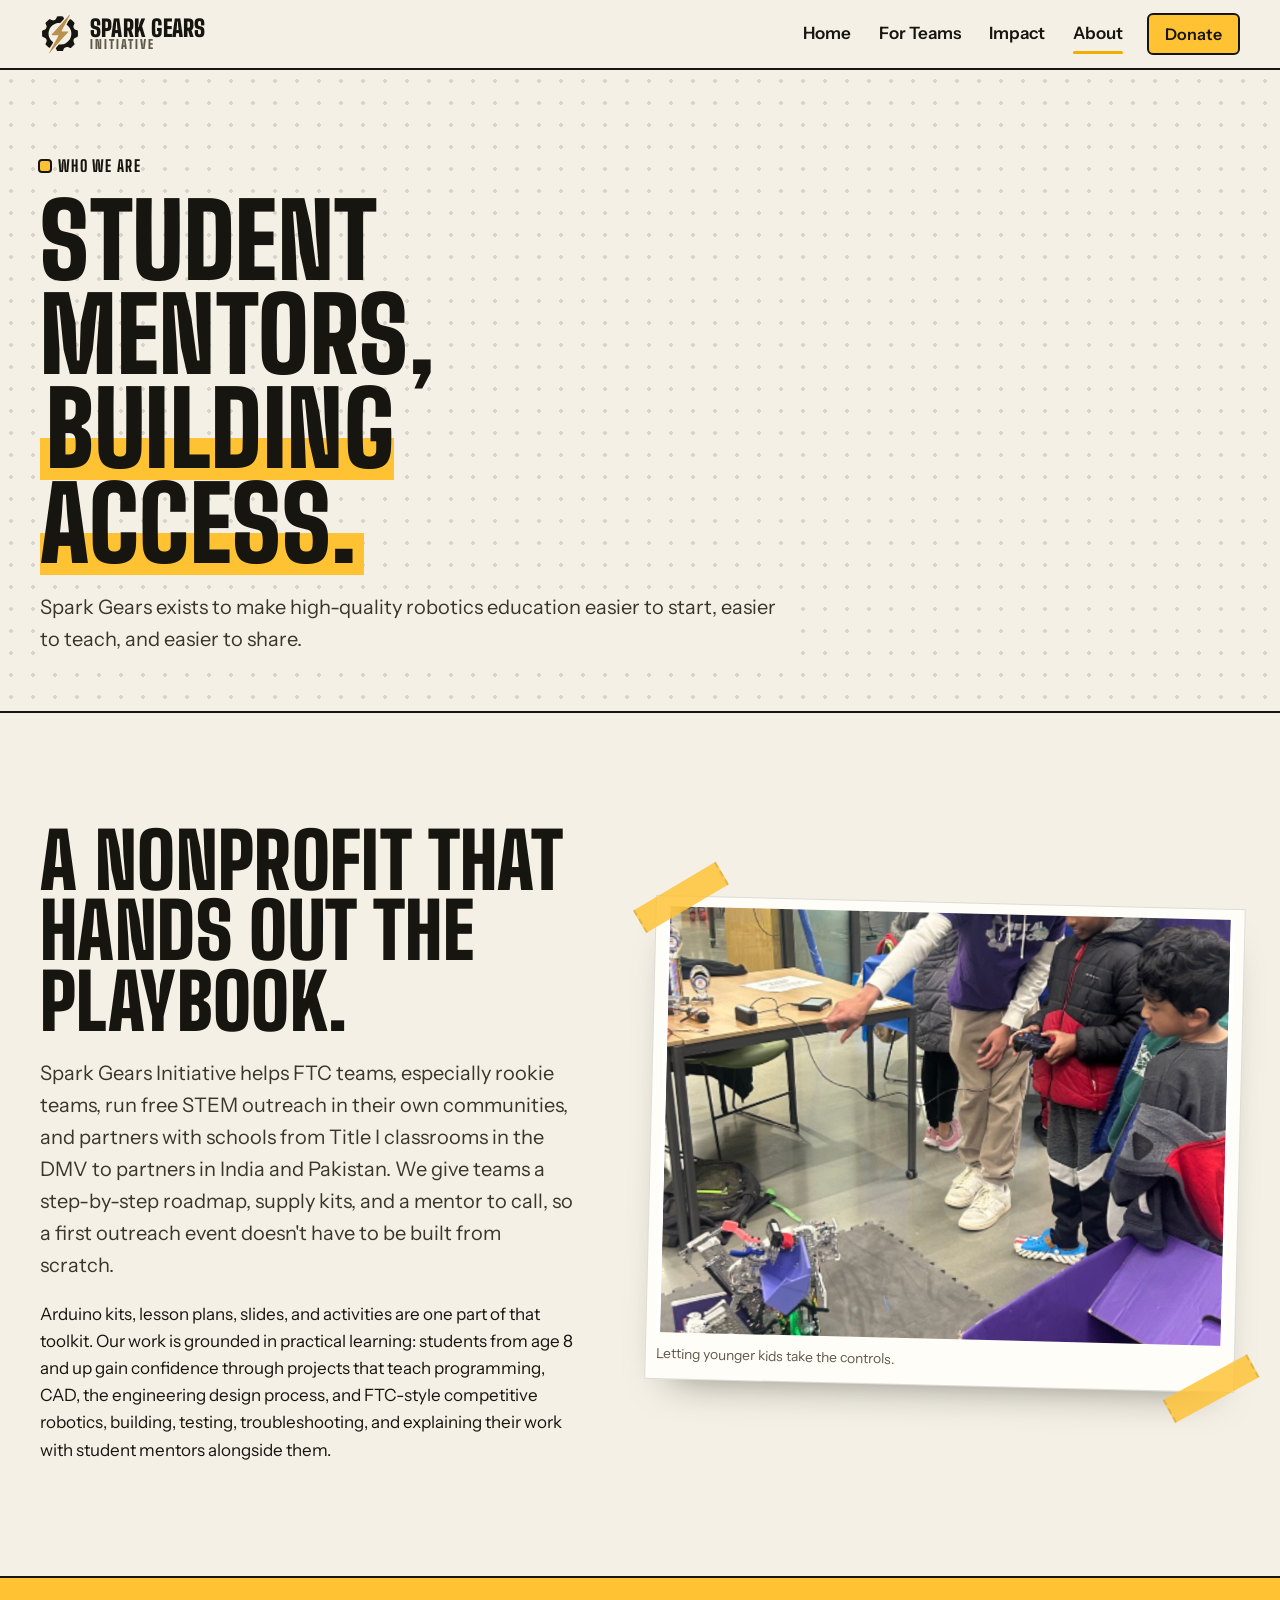
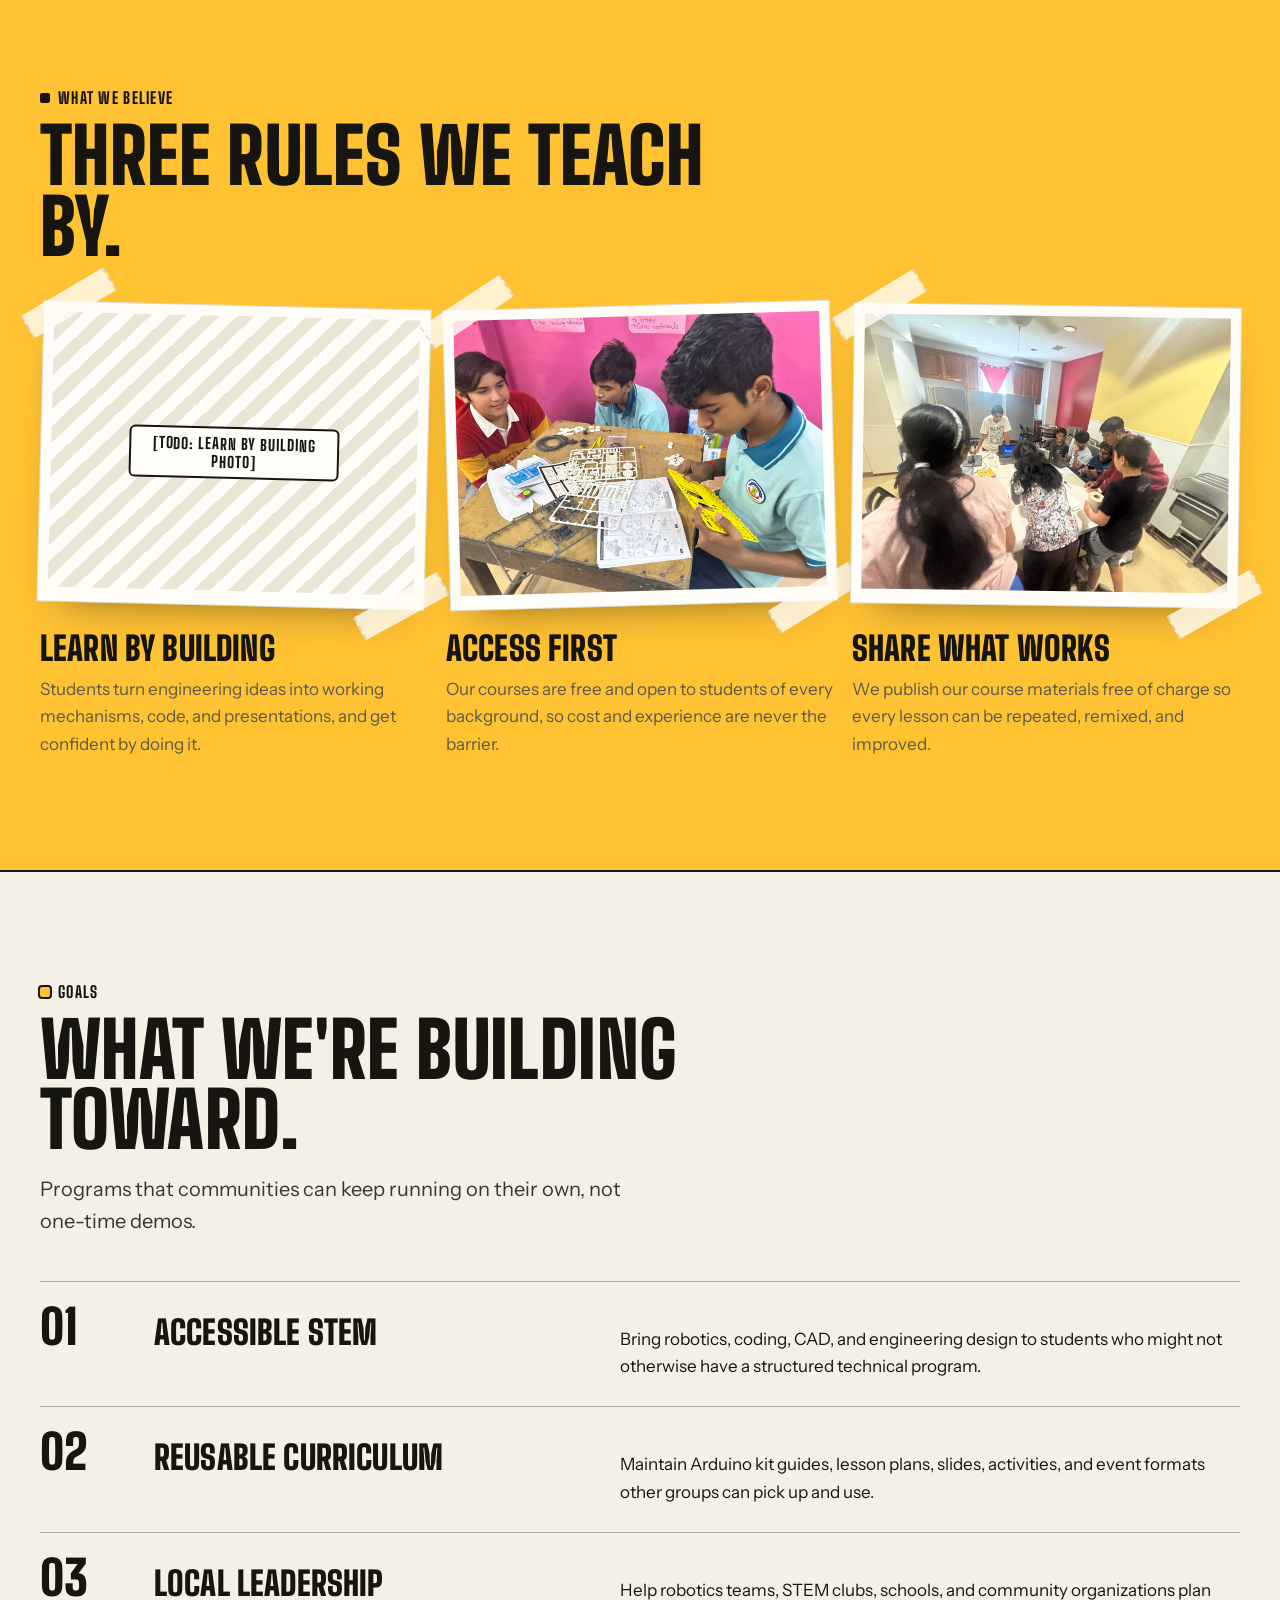
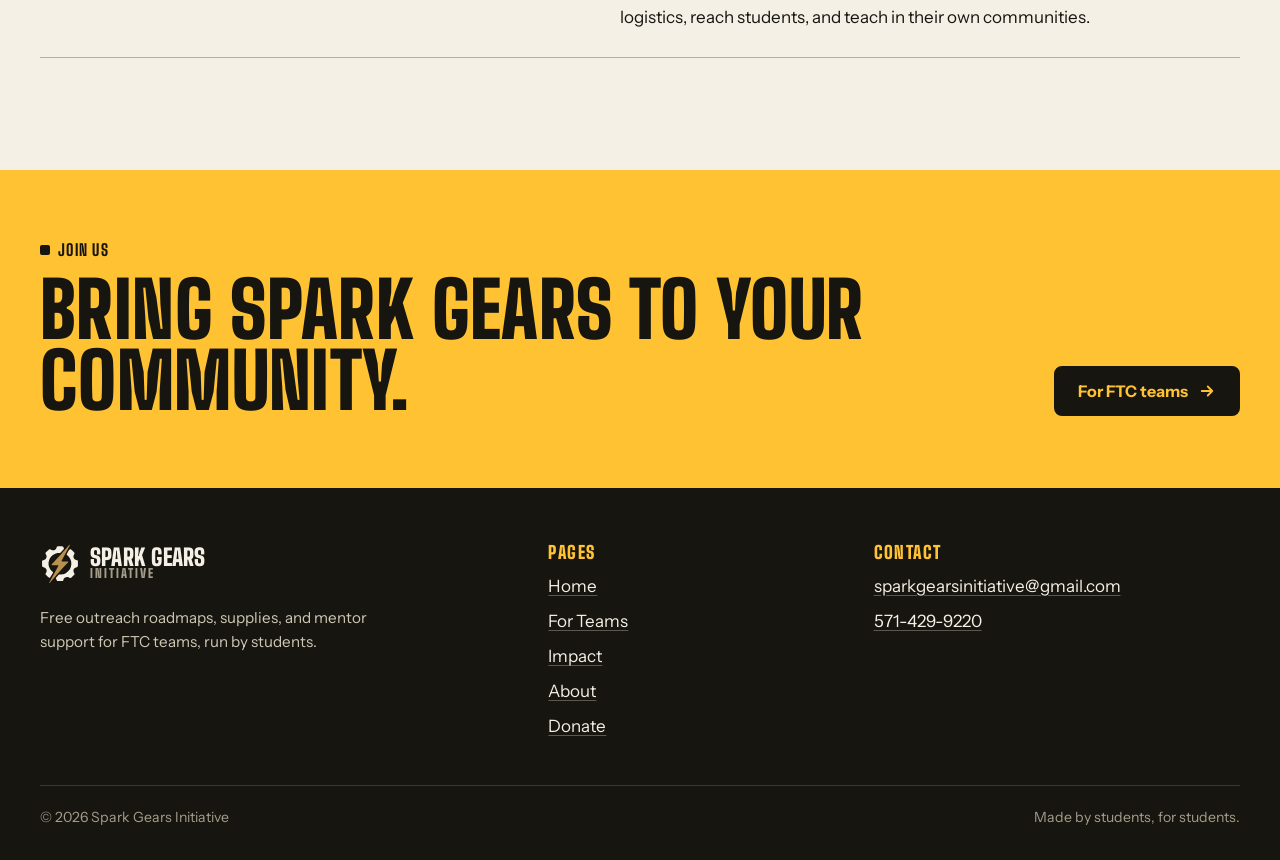
==== about.html @ 0bd33b5c "Remove Discord links from the site Drop Discord from the footer, the home donate strip, the For Team" ====
<!doctype html>
<html lang="en">
<head>
  <meta charset="utf-8" />
  <meta name="viewport" content="width=device-width, initial-scale=1" />
  <meta name="description" content="Who we are: a student-run nonprofit that helps FTC teams run free STEM outreach and partners with schools in the U.S., India, and Pakistan." />
  <meta name="theme-color" content="#ffc233" />
  <title>About · Spark Gears Initiative</title>
  <link rel="icon" href="assets/brand/spark-gears-logo.svg" type="image/svg+xml" />
  <link rel="alternate icon" href="assets/brand/spark-gears-logo.png" type="image/png" />
  <link rel="apple-touch-icon" href="assets/brand/spark-gears-logo.png" />
  <link rel="preconnect" href="https://fonts.googleapis.com" />
  <link rel="preconnect" href="https://fonts.gstatic.com" crossorigin />
  <link href="https://fonts.googleapis.com/css2?family=Big+Shoulders+Display:wght@700;800;900&family=Instrument+Sans:wght@400..700&display=swap" rel="stylesheet" />
  <link rel="stylesheet" href="styles.css" />
</head>
<body>
  <a class="skip" href="#main">Skip to content</a>

  <header class="site-header">
    <div class="wrap nav">
      <a class="brand" href="index.html" aria-label="Spark Gears Initiative home">
        <img src="assets/brand/spark-gears-logo.svg" alt="" width="40" height="40" />
        <span>Spark Gears<small>Initiative</small></span>
      </a>
      <button class="menu-btn" type="button" aria-expanded="false" aria-controls="nav-links"><span class="bars"></span>Menu</button>
      <nav class="nav-links" id="nav-links" aria-label="Primary">
        <a href="index.html">Home</a>
        <a href="for-teams.html">For Teams</a>
        <a href="impact.html">Impact</a>
        <a href="about.html" aria-current="page">About</a>
        <a class="btn btn-primary" href="donate.html">Donate</a>
      </nav>
    </div>
  </header>

  <main id="main">
    <header class="page-head">
      <div class="wrap">
        <p class="label">Who we are</p>
        <h1>Student mentors, <span class="hl">building access.</span></h1>
        <p class="lede">Spark Gears exists to make high-quality robotics education easier to start, easier to teach, and easier to share.</p>
      </div>
    </header>

    <section class="section">
      <div class="wrap split">
        <div class="copy">
          <h2>A nonprofit that hands out the playbook.</h2>
          <p class="lede">Spark Gears Initiative helps FTC teams, especially rookie teams, run free STEM outreach in their own communities, and partners with schools from Title I classrooms in the DMV to partners in India and Pakistan. We give teams a step-by-step roadmap, supply kits, and a mentor to call, so a first outreach event doesn't have to be built from scratch.</p>
          <p>Arduino kits, lesson plans, slides, and activities are one part of that toolkit. Our work is grounded in practical learning: students from age 8 and up gain confidence through projects that teach programming, CAD, the engineering design process, and FTC-style competitive robotics, building, testing, troubleshooting, and explaining their work with student mentors alongside them.</p>
        </div>
        <figure class="taped">
          <img src="assets/mission/access-first.png" alt="A mentor showing young kids how to drive a robot at a demo booth" loading="lazy" />
          <figcaption>Letting younger kids take the controls.</figcaption>
        </figure>
      </div>
    </section>

    <section class="section on-yellow rule-top">
      <div class="wrap">
        <div class="section-head">
          <div>
            <p class="label">What we believe</p>
            <h2>Three rules we teach by.</h2>
          </div>
        </div>
        <div class="principles">
          <article class="principle">
            <!-- TODO: photo for "Learn by building" (4:3) -->
            <figure class="taped"><div class="ph" role="img" aria-label="Photo placeholder: students building"><span>[TODO: Learn by building photo]</span></div></figure>
            <h3>Learn by building</h3>
            <p>Students turn engineering ideas into working mechanisms, code, and presentations, and get confident by doing it.</p>
          </article>
          <article class="principle">
            <figure class="taped"><img src="assets/web/aagamya-2.jpg" alt="Three students sorting robot kit parts and reading the assembly guide at a table" loading="lazy" /></figure>
            <h3>Access first</h3>
            <p>Our courses are free and open to students of every background, so cost and experience are never the barrier.</p>
          </article>
          <article class="principle">
            <figure class="taped"><img src="assets/web/gearbox-library-photo.jpg" alt="Kids gathered around a table of robotics parts at a library event" loading="lazy" /></figure>
            <h3>Share what works</h3>
            <p>We publish our course materials free of charge so every lesson can be repeated, remixed, and improved.</p>
          </article>
        </div>
      </div>
    </section>

    <section class="section rule-top">
      <div class="wrap">
        <div class="section-head">
          <div>
            <p class="label">Goals</p>
            <h2>What we're building toward.</h2>
          </div>
          <p class="lede">Programs that communities can keep running on their own, not one-time demos.</p>
        </div>
        <ol class="goals">
          <li><h3>Accessible STEM</h3><p>Bring robotics, coding, CAD, and engineering design to students who might not otherwise have a structured technical program.</p></li>
          <li><h3>Reusable curriculum</h3><p>Maintain Arduino kit guides, lesson plans, slides, activities, and event formats other groups can pick up and use.</p></li>
          <li><h3>Local leadership</h3><p>Help robotics teams, STEM clubs, schools, and community organizations plan logistics, reach students, and teach in their own communities.</p></li>
        </ol>
      </div>
    </section>


    <section class="section tight on-yellow">
      <div class="wrap cta">
        <div class="copy">
          <p class="label">Join us</p>
          <h2>Bring Spark Gears to your community.</h2>
        </div>
        <div class="actions">
          <a class="btn btn-primary" href="for-teams.html">For FTC teams <svg viewBox="0 0 24 24" fill="none" stroke="currentColor" stroke-width="2.4" stroke-linecap="round" stroke-linejoin="round" aria-hidden="true"><path d="M5 12h14M13 6l6 6-6 6"/></svg></a>
        </div>
      </div>
    </section>
  </main>

  <footer class="site-footer on-ink">
    <div class="wrap">
      <div class="footer-grid">
        <div>
          <a class="brand" href="index.html"><img src="assets/brand/spark-gears-logo-light.svg" alt="" width="40" height="40" /><span>Spark Gears<small>Initiative</small></span></a>
          <p class="about">Free outreach roadmaps, supplies, and mentor support for FTC teams, run by students.</p>
        </div>
        <div>
          <h3>Pages</h3>
          <ul><li><a href="index.html">Home</a></li><li><a href="for-teams.html">For Teams</a></li><li><a href="impact.html">Impact</a></li><li><a href="about.html">About</a></li><li><a href="donate.html">Donate</a></li></ul>
        </div>
        <div>
          <h3>Contact</h3>
          <ul><li><a href="mailto:sparkgearsinitiative@gmail.com">sparkgearsinitiative@gmail.com</a></li><li><a href="tel:+15714299220">571-429-9220</a></li></ul>
        </div>
      </div>
      <div class="footer-base"><span>© 2026 Spark Gears Initiative</span><span>Made by students, for students.</span></div>
    </div>
  </footer>

  <script src="site.js"></script>
</body>
</html>
---- styles.css ----
/* Spark Gears Initiative — shared styles */

:root {
  --paper: #f4f0e6;
  --paper-2: #ebe5d5;
  --card: #fffdf7;
  --ink: #17150f;
  --ink-2: #26231b;
  --ink-soft: #3a362c;
  --muted: #5f594b;
  --yellow: #ffc233;
  --yellow-2: #f2ad00;
  --yellow-soft: #ffe39a;
  --line: rgba(23, 21, 15, 0.14);
  --line-strong: rgba(23, 21, 15, 0.9);
  --display: "Big Shoulders Display", "Arial Narrow", Impact, sans-serif;
  --body: "Instrument Sans", system-ui, -apple-system, "Segoe UI", sans-serif;
  --max: 1200px;
  --gutter: clamp(16px, 4vw, 40px);
  --radius: 10px;
  color-scheme: light;
}

*,
*::before,
*::after { box-sizing: border-box; }

html { scroll-padding-top: 84px; }

body {
  margin: 0;
  background: var(--paper);
  color: var(--ink);
  font: 400 1.0625rem/1.6 var(--body);
  -webkit-font-smoothing: antialiased;
  overflow-x: hidden;
}

/* tape strips on photo frames can poke past the gutter on phones */
main { overflow-x: clip; }

img { max-width: 100%; height: auto; display: block; }

a { color: inherit; }

h1, h2, h3 {
  margin: 0;
  font-family: var(--display);
  font-weight: 900;
  line-height: 0.92;
  letter-spacing: 0.005em;
  text-transform: uppercase;
}

h1 { font-size: clamp(3.4rem, 9vw, 7.6rem); }
h2 { font-size: clamp(2.5rem, 6vw, 4.8rem); }
h3 { font-size: clamp(1.6rem, 2.6vw, 2.1rem); line-height: 0.98; }

p { margin: 0; }

.wrap {
  width: min(100% - var(--gutter) * 2, var(--max));
  margin-inline: auto;
}

.skip {
  position: absolute;
  left: 12px;
  top: -60px;
  z-index: 100;
  padding: 10px 14px;
  background: var(--ink);
  color: var(--yellow);
  border-radius: 6px;
}
.skip:focus { top: 12px; }

:focus-visible {
  outline: 3px solid var(--ink);
  outline-offset: 3px;
}
.on-ink :focus-visible { outline-color: var(--yellow); }

/* ---------- Labels & text bits ---------- */

.label {
  display: inline-flex;
  align-items: center;
  gap: 8px;
  font: 800 1rem/1 var(--display);
  letter-spacing: 0.08em;
  text-transform: uppercase;
}

.label::before {
  content: "";
  width: 10px;
  height: 10px;
  border-radius: 2px;
  background: var(--yellow);
  box-shadow: 0 0 0 2px var(--ink);
}

.on-ink .label::before { box-shadow: 0 0 0 2px var(--yellow); background: transparent; }

.lede {
  max-width: 58ch;
  font-size: clamp(1.08rem, 1.6vw, 1.25rem);
  color: var(--ink-soft);
}

.hl {
  background: linear-gradient(transparent 58%, var(--yellow) 58%, var(--yellow) 92%, transparent 92%);
  padding: 0 0.06em;
}

.on-ink .hl { background: none; color: var(--yellow); }

.chip {
  display: inline-block;
  padding: 5px 10px;
  border: 1.5px solid var(--line-strong);
  border-radius: 999px;
  font-size: 0.82rem;
  font-weight: 600;
  line-height: 1.2;
  background: var(--card);
}

.chips {
  display: flex;
  flex-wrap: wrap;
  gap: 6px;
  margin: 0;
  padding: 0;
  list-style: none;
}

/* ---------- Buttons ---------- */

.btn {
  display: inline-flex;
  align-items: center;
  justify-content: center;
  gap: 10px;
  min-height: 50px;
  padding: 0 22px;
  border: 2px solid var(--ink);
  border-radius: 8px;
  font: 700 1rem/1 var(--body);
  text-decoration: none;
  cursor: pointer;
  transition: background-color 160ms ease, color 160ms ease, transform 160ms ease;
}

.btn svg { width: 18px; height: 18px; transition: transform 180ms ease; }
.btn:hover svg { transform: translateX(4px); }
.btn:active { transform: translateY(1px); }

.btn-primary { background: var(--yellow); color: var(--ink); }
.btn-primary:hover { background: var(--ink); color: var(--yellow); }

.btn-ghost { background: transparent; color: var(--ink); }
.btn-ghost:hover { background: var(--ink); color: var(--paper); }

.on-ink .btn { border-color: var(--yellow); }
.on-ink .btn-ghost { color: var(--paper); border-color: rgba(244, 240, 230, 0.5); }
.on-ink .btn-ghost:hover { background: var(--paper); color: var(--ink); border-color: var(--paper); }
.on-ink .btn-primary:hover { background: var(--paper); color: var(--ink); border-color: var(--paper); }

.on-yellow .btn-primary { background: var(--ink); color: var(--yellow); }
.on-yellow .btn-primary:hover { background: var(--card); color: var(--ink); }

.actions {
  display: flex;
  flex-wrap: wrap;
  gap: 10px;
}

.text-link {
  display: inline-flex;
  align-items: center;
  gap: 8px;
  font-weight: 700;
  text-decoration: none;
  border-bottom: 2px solid var(--yellow-2);
  padding-bottom: 2px;
}
.text-link:hover { border-bottom-color: var(--ink); }
.text-link svg { width: 16px; height: 16px; transition: transform 180ms ease; }
.text-link:hover svg { transform: translateX(4px); }

/* ---------- Header ---------- */

.site-header {
  position: sticky;
  top: 0;
  z-index: 50;
  background: var(--paper);
  border-bottom: 2px solid var(--ink);
}

.nav {
  display: flex;
  align-items: center;
  justify-content: space-between;
  gap: 16px;
  min-height: 68px;
}

.brand {
  display: inline-flex;
  align-items: center;
  gap: 10px;
  text-decoration: none;
  font: 900 1.45rem/0.9 var(--display);
  text-transform: uppercase;
  letter-spacing: 0.01em;
}

.brand img {
  width: 40px;
  height: 40px;
  border-radius: 8px;
  transition: transform 500ms cubic-bezier(.3, 1.4, .5, 1);
}

.brand:hover img { transform: rotate(120deg); }
.brand small {
  display: block;
  font-size: 0.78rem;
  letter-spacing: 0.16em;
  color: var(--muted);
}

.nav-links {
  display: flex;
  align-items: center;
  gap: 4px;
}

.nav-links a {
  position: relative;
  padding: 10px 12px;
  font-weight: 600;
  text-decoration: none;
  border-radius: 6px;
}

.nav-links a:not(.btn):hover { background: var(--paper-2); }

.nav-links a[aria-current="page"]::after {
  content: "";
  position: absolute;
  left: 12px;
  right: 12px;
  bottom: 4px;
  height: 3px;
  background: var(--yellow-2);
  border-radius: 2px;
}

.nav-links .btn { min-height: 42px; margin-left: 8px; padding: 0 16px; }

.menu-btn {
  display: none;
  align-items: center;
  gap: 8px;
  min-height: 42px;
  padding: 0 14px;
  border: 2px solid var(--ink);
  border-radius: 8px;
  background: var(--yellow);
  font: 800 1rem/1 var(--display);
  letter-spacing: 0.08em;
  text-transform: uppercase;
  color: var(--ink);
  cursor: pointer;
}

.menu-btn .bars {
  position: relative;
  width: 16px;
  height: 2px;
  background: currentColor;
  transition: background 160ms;
}
.menu-btn .bars::before,
.menu-btn .bars::after {
  content: "";
  position: absolute;
  left: 0;
  width: 16px;
  height: 2px;
  background: currentColor;
  transition: transform 200ms ease;
}
.menu-btn .bars::before { top: -5px; }
.menu-btn .bars::after { top: 5px; }
.menu-btn[aria-expanded="true"] .bars { background: transparent; }
.menu-btn[aria-expanded="true"] .bars::before { transform: translateY(5px) rotate(45deg); }
.menu-btn[aria-expanded="true"] .bars::after { transform: translateY(-5px) rotate(-45deg); }

@media (max-width: 860px) {
  .menu-btn { display: inline-flex; }

  .nav-links {
    position: absolute;
    top: 100%;
    left: 0;
    right: 0;
    display: none;
    flex-direction: column;
    align-items: stretch;
    gap: 0;
    padding: 8px var(--gutter) 20px;
    background: var(--yellow);
    border-bottom: 2px solid var(--ink);
  }

  .nav-links.open { display: flex; }

  .nav-links a {
    padding: 14px 0;
    font: 900 2.2rem/1 var(--display);
    text-transform: uppercase;
    border-bottom: 1.5px solid rgba(23, 21, 15, 0.2);
    border-radius: 0;
  }
  .nav-links a:not(.btn):hover { background: none; }
  .nav-links a[aria-current="page"]::after { display: none; }
  .nav-links a[aria-current="page"]::before { content: "→ "; }

  .nav-links .btn {
    margin: 18px 0 0;
    min-height: 54px;
    font: 700 1.05rem/1 var(--body);
    text-transform: none;
    background: var(--ink);
    color: var(--yellow);
    border-bottom: 2px solid var(--ink);
    border-radius: 8px;
  }
}

/* ---------- Hero (home) ---------- */

.hero {
  position: relative;
  overflow: hidden;
  border-bottom: 2px solid var(--ink);
  isolation: isolate;
}

.board {
  position: absolute;
  inset: 0;
  z-index: -1;
  width: 100%;
  height: 100%;
  touch-action: pan-y;
}

/* power rails along the top and bottom of the breadboard */
.hero::before,
.hero::after {
  content: "";
  position: absolute;
  left: 0;
  right: 0;
  height: 10px;
  z-index: -1;
  background:
    linear-gradient(var(--yellow-2), var(--yellow-2)) 0 2px / 100% 2px no-repeat,
    linear-gradient(var(--ink), var(--ink)) 0 8px / 100% 2px no-repeat;
  opacity: 0.55;
}
.hero::before { top: 10px; }
.hero::after { bottom: 10px; transform: scaleY(-1); }

.hero-grid {
  display: grid;
  grid-template-columns: 1.08fr 0.92fr;
  gap: clamp(28px, 5vw, 72px);
  align-items: center;
  padding-block: clamp(44px, 8vw, 96px) clamp(52px, 8vw, 104px);
}

.hero-copy { display: grid; gap: 22px; justify-items: start; }

/* hero without a photo: copy spans the board */
.hero-grid.solo { grid-template-columns: 1fr; }
.hero-grid.solo h1 { max-width: 15ch; }
@media (max-width: 520px) {
  .hero-grid.solo h1 { font-size: clamp(2.6rem, 12.5vw, 3.4rem); }
  .hero-grid.solo h1 .row { display: inline; }
}

.hero h1 .row { display: block; }

.hero .lede {
  padding: 2px 0;
  background: color-mix(in srgb, var(--paper) 82%, transparent);
}

.hint {
  display: inline-flex;
  align-items: center;
  gap: 8px;
  font-size: 0.86rem;
  color: var(--muted);
}
.hint i {
  width: 8px;
  height: 8px;
  border-radius: 50%;
  background: var(--yellow-2);
  box-shadow: 0 0 0 3px rgba(242, 173, 0, 0.25);
}

/* ---------- Taped photo frame ---------- */

.taped {
  position: relative;
  margin: 0;
  padding: 10px 10px 14px;
  background: var(--card);
  border: 1.5px solid var(--line);
  box-shadow: 0 22px 40px -26px rgba(23, 21, 15, 0.55);
  transform: rotate(var(--tilt, 1.4deg));
  transition: transform 260ms ease;
}

.taped:hover { transform: rotate(0deg); }

.taped::before,
.taped::after {
  content: "";
  position: absolute;
  width: 96px;
  height: 26px;
  background: rgba(255, 194, 51, 0.82);
  border-left: 2px dashed rgba(23, 21, 15, 0.12);
  border-right: 2px dashed rgba(23, 21, 15, 0.12);
}
.taped::before { top: -12px; left: -24px; transform: rotate(-32deg); }
.taped::after { bottom: -10px; right: -26px; transform: rotate(-30deg); }

.taped img {
  width: 100%;
  aspect-ratio: 4 / 3;
  object-fit: cover;
}

.taped figcaption {
  margin-top: 10px;
  font-size: 0.86rem;
  color: var(--muted);
}

/* ---------- Stats ---------- */

.stats {
  background: var(--ink);
  color: var(--paper);
}

.stats ul {
  display: grid;
  grid-template-columns: repeat(4, 1fr);
  margin-block: 0;
  padding: 0;
  list-style: none;
}

.stats li {
  padding: 26px 22px;
  border-left: 1.5px solid rgba(244, 240, 230, 0.16);
}
.stats li:first-child { border-left: 0; padding-left: 0; }

.stats strong {
  display: block;
  font: 900 clamp(2.8rem, 5vw, 4.2rem)/0.9 var(--display);
  color: var(--yellow);
}

.stats span { display: block; margin-top: 8px; font-size: 0.95rem; color: #cfc8b6; }

@media (max-width: 760px) {
  .stats ul { grid-template-columns: repeat(2, 1fr); }
  .stats li { padding: 20px 16px; }
  .stats li:nth-child(odd) { border-left: 0; padding-left: 0; }
  .stats li:nth-child(n + 3) { border-top: 1.5px solid rgba(244, 240, 230, 0.16); }
}

/* ---------- Sections ---------- */

.section { padding-block: clamp(56px, 9vw, 112px); }
.section.tight { padding-block: clamp(44px, 6vw, 72px); }

.section-head {
  display: flex;
  flex-wrap: wrap;
  align-items: end;
  justify-content: space-between;
  gap: 18px 40px;
  margin-bottom: clamp(28px, 4vw, 44px);
}

.section-head > div { display: grid; gap: 14px; max-width: 760px; }
.section-head .lede { max-width: 46ch; }

.on-ink {
  background: var(--ink);
  color: var(--paper);
}
.on-ink .lede { color: #d4cdbb; }

.on-yellow {
  background: var(--yellow);
  color: var(--ink);
}
.on-yellow .lede { color: var(--ink-2); }
.on-yellow .label::before { background: var(--ink); box-shadow: none; }

.rule-top { border-top: 2px solid var(--ink); }

/* ---------- Steps ---------- */

.steps {
  position: relative;
  display: grid;
  grid-template-columns: repeat(3, 1fr);
  gap: 18px;
  margin: 0;
  padding: 0;
  list-style: none;
  counter-reset: step;
}

.steps li {
  position: relative;
  padding: 26px 24px 28px;
  background: var(--card);
  border: 2px solid var(--ink);
  border-radius: var(--radius);
  counter-increment: step;
}

.steps li::before {
  content: "0" counter(step);
  display: block;
  margin-bottom: 18px;
  font: 900 3.6rem/0.8 var(--display);
  color: transparent;
  -webkit-text-stroke: 2px var(--ink);
}

.steps li:hover::before { color: var(--yellow); }

/* wire connecting step cards */
.steps li:not(:last-child)::after {
  content: "";
  position: absolute;
  top: 46px;
  right: -20px;
  width: 22px;
  height: 2px;
  background: var(--ink);
}

.steps h3 { margin-bottom: 10px; }
.steps p { color: var(--muted); }

.steps.vertical { grid-template-columns: 1fr; gap: 14px; color: var(--ink); }
.steps.vertical li { display: grid; grid-template-columns: auto 1fr; column-gap: 18px; padding: 20px; }
.steps.vertical li::before { grid-row: span 2; margin: 0; font-size: 3rem; }
.steps.vertical li:not(:last-child)::after { top: auto; bottom: -16px; left: 44px; right: auto; width: 2px; height: 16px; }
.on-ink .steps li:not(:last-child)::after { background: var(--yellow); }

@media (max-width: 860px) {
  .steps { grid-template-columns: 1fr; gap: 14px; }
  .steps li { display: grid; grid-template-columns: auto 1fr; column-gap: 18px; padding: 20px; }
  .steps li::before { grid-row: span 2; margin: 0; font-size: 3rem; }
  .steps li:not(:last-child)::after { top: auto; bottom: -16px; left: 44px; right: auto; width: 2px; height: 16px; }
}

/* ---------- Program rail (home) ---------- */

.rail-controls { display: flex; gap: 8px; }

.icon-btn {
  display: inline-grid;
  place-items: center;
  width: 48px;
  height: 48px;
  border: 2px solid currentColor;
  border-radius: 50%;
  background: transparent;
  color: inherit;
  cursor: pointer;
  transition: background 160ms, color 160ms, opacity 160ms;
}
.icon-btn svg { width: 20px; height: 20px; }
.icon-btn:hover:not(:disabled) { background: var(--yellow); color: var(--ink); border-color: var(--yellow); }
.icon-btn:disabled { opacity: 0.3; cursor: default; }

.rail {
  display: grid;
  grid-auto-flow: column;
  grid-auto-columns: minmax(280px, 32%);
  gap: 18px;
  overflow-x: auto;
  scroll-snap-type: x mandatory;
  scrollbar-width: none;
  padding-bottom: 4px;
  overscroll-behavior-x: contain;
}
.rail::-webkit-scrollbar { display: none; }

.rail-card {
  scroll-snap-align: start;
  display: flex;
  flex-direction: column;
  background: var(--ink-2);
  border: 1.5px solid rgba(244, 240, 230, 0.14);
  border-radius: var(--radius);
  overflow: hidden;
  text-decoration: none;
  transition: border-color 180ms;
}

.rail-card:hover { border-color: var(--yellow); }

.rail-card .media { overflow: hidden; aspect-ratio: 4 / 3; }
.rail-card img {
  width: 100%;
  height: 100%;
  object-fit: cover;
  transition: transform 400ms ease;
}
.rail-card:hover img { transform: scale(1.05); }

.rail-card .body { display: grid; gap: 10px; padding: 18px 18px 22px; }
.rail-card time { font: 800 1rem/1 var(--display); letter-spacing: 0.08em; text-transform: uppercase; color: var(--yellow); }
.rail-card p { color: #cfc8b6; font-size: 0.97rem; }

.rail-progress {
  height: 3px;
  margin-top: 22px;
  background: rgba(244, 240, 230, 0.14);
  border-radius: 2px;
  overflow: hidden;
}
.rail-progress span {
  display: block;
  height: 100%;
  width: 30%;
  background: var(--yellow);
  transform-origin: left;
}

@media (max-width: 860px) {
  .rail-controls { display: none; }
  .rail { grid-auto-columns: 82%; margin-inline: calc(var(--gutter) * -1); padding-inline: var(--gutter); scroll-padding-inline: var(--gutter); }
}

/* ---------- Tape marquee ---------- */

.tape {
  overflow: hidden;
  background: var(--yellow);
  border-block: 2px solid var(--ink);
}

.tape-track {
  display: flex;
  width: max-content;
  animation: tape 38s linear infinite;
}

.tape:hover .tape-track { animation-play-state: paused; }

.tape-track span {
  display: inline-flex;
  align-items: center;
  gap: 22px;
  padding: 14px 11px;
  font: 900 clamp(1.4rem, 2.4vw, 1.9rem)/1 var(--display);
  text-transform: uppercase;
  white-space: nowrap;
}

.tape-track svg { width: 22px; height: 22px; flex: none; }

@keyframes tape { to { transform: translateX(-50%); } }

/* ---------- Split feature ---------- */

.split {
  display: grid;
  grid-template-columns: 0.95fr 1.05fr;
  gap: clamp(32px, 6vw, 80px);
  align-items: center;
}

.split .copy { display: grid; gap: 20px; justify-items: start; }
.split.flip .copy { order: 2; }

@media (max-width: 860px) {
  .split { grid-template-columns: 1fr; }
  .split.flip .copy { order: 0; }
}

/* ---------- CTA band ---------- */

.cta {
  display: grid;
  grid-template-columns: 1.2fr auto;
  gap: 28px;
  align-items: end;
}
.cta .copy { display: grid; gap: 16px; }

@media (max-width: 760px) {
  .cta { grid-template-columns: 1fr; }
}

/* ---------- Page header (inner pages) ---------- */

.page-head {
  position: relative;
  padding-block: clamp(44px, 7vw, 88px) clamp(36px, 5vw, 56px);
  border-bottom: 2px solid var(--ink);
  background:
    radial-gradient(circle, rgba(23, 21, 15, 0.13) 1.6px, transparent 2px) 0 0 / 22px 22px,
    var(--paper);
}

.page-head .wrap { display: grid; gap: 20px; justify-items: start; }
.page-head h1 { font-size: clamp(3.2rem, 8vw, 6.6rem); max-width: 12ch; }
.page-head .lede { background: var(--paper); }

/* ---------- Programs logbook ---------- */

.filters {
  display: flex;
  flex-wrap: wrap;
  gap: 8px;
}

.filter {
  display: inline-flex;
  align-items: center;
  gap: 8px;
  min-height: 42px;
  padding: 0 16px;
  border: 2px solid var(--ink);
  border-radius: 999px;
  background: var(--card);
  font: 600 0.95rem/1 var(--body);
  color: var(--ink);
  cursor: pointer;
  transition: background 150ms;
}
.filter b {
  min-width: 22px;
  padding: 3px 6px;
  border-radius: 999px;
  background: var(--paper-2);
  font-size: 0.78rem;
  text-align: center;
}
.filter:hover { background: var(--yellow-soft); }
.filter[aria-pressed="true"] { background: var(--ink); color: var(--yellow); }
.filter[aria-pressed="true"] b { background: var(--yellow); color: var(--ink); }

.log { display: grid; }

.entry {
  display: grid;
  grid-template-columns: 1.1fr 0.9fr;
  gap: clamp(24px, 4vw, 56px);
  align-items: start;
  padding-block: clamp(36px, 5vw, 60px);
  border-top: 2px solid var(--ink);
}
.entry:first-child { border-top: 0; padding-top: 8px; }
.entry:nth-child(even of :not([hidden])) .gallery { order: 2; }

.entry .copy { display: grid; gap: 16px; align-content: start; }

.stamp {
  display: inline-flex;
  align-items: center;
  justify-self: start;
  gap: 10px;
  padding: 8px 12px 7px;
  background: var(--yellow);
  border: 2px solid var(--ink);
  border-radius: 6px;
  font: 900 1.15rem/1 var(--display);
  letter-spacing: 0.06em;
  text-transform: uppercase;
  transform: rotate(-2deg);
}
.stamp small { font-weight: 700; opacity: 0.7; letter-spacing: 0.08em; }

.entry h2 { font-size: clamp(2.3rem, 4.6vw, 3.8rem); }
.entry .copy > p { color: var(--ink-soft); }

.gallery { display: grid; gap: 10px; }

.gallery-main {
  position: relative;
  padding: 0;
  border: 2px solid var(--ink);
  border-radius: var(--radius);
  overflow: hidden;
  background: var(--ink);
  cursor: zoom-in;
  aspect-ratio: 3 / 2;
}

.gallery-main img {
  width: 100%;
  height: 100%;
  object-fit: cover;
  transition: opacity 200ms ease, transform 400ms ease;
}
.gallery-main:hover img { transform: scale(1.03); }

.gallery-main .count {
  position: absolute;
  right: 10px;
  bottom: 10px;
  padding: 6px 10px;
  border-radius: 6px;
  background: var(--ink);
  color: var(--paper);
  font-size: 0.8rem;
  font-weight: 600;
}

.thumbs {
  display: flex;
  gap: 8px;
}

.thumb {
  flex: 0 1 96px;
  padding: 0;
  border: 2px solid transparent;
  border-radius: 8px;
  overflow: hidden;
  background: none;
  cursor: pointer;
  opacity: 0.6;
  transition: opacity 150ms, border-color 150ms;
}
.thumb img { width: 100%; aspect-ratio: 4 / 3; object-fit: cover; }
.thumb:hover { opacity: 1; }
.thumb[aria-current="true"] { opacity: 1; border-color: var(--ink); }

@media (max-width: 860px) {
  .entry { grid-template-columns: 1fr; gap: 20px; }
  .entry:nth-child(even of :not([hidden])) .gallery { order: 0; }
  .entry .copy { order: -1; }
}

/* ---------- Lightbox ---------- */

.lightbox {
  width: 100%;
  max-width: none;
  height: 100%;
  max-height: none;
  margin: 0;
  padding: 0;
  border: 0;
  background: rgba(14, 13, 9, 0.94);
  color: var(--paper);
}
.lightbox::backdrop { background: transparent; }

.lightbox[open] {
  display: grid;
  grid-template-rows: auto 1fr auto;
}

.lb-top,
.lb-bottom {
  display: flex;
  align-items: center;
  justify-content: space-between;
  gap: 12px;
  padding: 14px var(--gutter);
}

.lb-top p { font: 800 1.2rem/1.1 var(--display); letter-spacing: 0.04em; text-transform: uppercase; }
.lb-bottom { justify-content: center; }
.lb-bottom span { min-width: 64px; text-align: center; font-weight: 600; }

.lb-stage {
  display: grid;
  place-items: center;
  min-height: 0;
  padding: 0 var(--gutter);
}
.lb-stage img {
  max-width: 100%;
  max-height: 100%;
  object-fit: contain;
  border-radius: 6px;
}

/* ---------- About ---------- */

.principles {
  display: grid;
  grid-template-columns: repeat(3, 1fr);
  gap: 18px;
}

.principle {
  display: grid;
  align-content: start;
  gap: 12px;
  margin: 0;
}

.principle .taped { margin-bottom: 14px; }
.principle:nth-child(2) .taped { --tilt: -1.6deg; }
.principle:nth-child(3) .taped { --tilt: 0.8deg; }
.principle p { color: var(--muted); }

@media (max-width: 860px) {
  .principles { grid-template-columns: 1fr; gap: 40px; }
}

.goals {
  margin: 0;
  padding: 0;
  list-style: none;
  counter-reset: goal;
}

.goals li {
  display: grid;
  grid-template-columns: 90px 1fr 1.4fr;
  gap: 24px;
  align-items: baseline;
  padding-block: 26px;
  border-top: 1.5px solid rgba(23, 21, 15, 0.3);
  counter-increment: goal;
}
.goals li:last-child { border-bottom: 1.5px solid rgba(23, 21, 15, 0.3); }
.goals li::before {
  content: "0" counter(goal);
  font: 900 3rem/0.8 var(--display);
}

@media (max-width: 760px) {
  .goals li { grid-template-columns: 56px 1fr; gap: 6px 16px; }
  .goals li::before { grid-row: span 2; font-size: 2.4rem; }
}

.mentors {
  display: grid;
  grid-template-columns: repeat(2, 1fr);
  gap: 18px;
}

.mentor {
  display: grid;
  grid-template-columns: 150px 1fr;
  gap: 22px;
  align-items: start;
  padding: 22px;
  border: 1.5px solid rgba(244, 240, 230, 0.18);
  border-radius: var(--radius);
  background: var(--ink-2);
}

.mentor img {
  width: 100%;
  aspect-ratio: 1;
  object-fit: cover;
  border-radius: 8px;
  background: #000;
}

.mentor .copy { display: grid; gap: 12px; }
.mentor p { color: #cfc8b6; font-size: 0.98rem; }
.mentor .tagline { color: var(--paper); font-weight: 600; }

@media (max-width: 960px) {
  .mentors { grid-template-columns: 1fr; }
}
@media (max-width: 520px) {
  .mentor { grid-template-columns: 1fr; }
  .mentor img { width: 120px; }
}

/* ---------- Get involved ---------- */

.subnav {
  position: sticky;
  top: 70px;
  z-index: 20;
  background: var(--paper);
  border-bottom: 1.5px solid var(--line);
}

.subnav .wrap {
  display: flex;
  gap: 6px;
  overflow-x: auto;
  padding-block: 10px;
  scrollbar-width: none;
}
.subnav .wrap::-webkit-scrollbar { display: none; }

.subnav a {
  flex: none;
  padding: 8px 14px;
  border-radius: 999px;
  font-weight: 600;
  text-decoration: none;
  border: 1.5px solid var(--line);
}
.subnav a:hover { border-color: var(--ink); }
.subnav a.active { background: var(--ink); color: var(--yellow); border-color: var(--ink); }

.exchange {
  display: grid;
  grid-template-columns: 1fr 1fr;
  border: 2px solid var(--ink);
  border-radius: var(--radius);
  overflow: hidden;
}

.exchange > div { padding: clamp(22px, 3vw, 34px); }
.exchange > div + div { background: var(--yellow); border-left: 2px solid var(--ink); }
.exchange > div:first-child { background: var(--card); }
.exchange h3 { margin-bottom: 18px; }

.checks {
  display: grid;
  gap: 12px;
  margin: 0;
  padding: 0;
  list-style: none;
}

.checks li {
  display: grid;
  grid-template-columns: 26px 1fr;
  gap: 10px;
  align-items: start;
  font-weight: 500;
}

.checks li::before {
  content: "";
  width: 22px;
  height: 22px;
  margin-top: 1px;
  border: 2px solid var(--ink);
  border-radius: 5px;
  background:
    linear-gradient(45deg, transparent 44%, var(--ink) 44%, var(--ink) 56%, transparent 56%) 3px 7px / 7px 7px no-repeat,
    linear-gradient(-45deg, transparent 44%, var(--ink) 44%, var(--ink) 56%, transparent 56%) 7px 3px / 10px 11px no-repeat,
    var(--card);
}

@media (max-width: 760px) {
  .exchange { grid-template-columns: 1fr; }
  .exchange > div + div { border-left: 0; border-top: 2px solid var(--ink); }
}

/* program picker (tabs) */
.picker {
  display: grid;
  grid-template-columns: 0.8fr 1.2fr;
  gap: 18px;
}

.picker-tabs { display: grid; gap: 10px; align-content: start; }

.picker-tab {
  display: grid;
  gap: 4px;
  padding: 18px 20px;
  border: 2px solid var(--ink);
  border-radius: var(--radius);
  background: var(--card);
  text-align: left;
  font: inherit;
  color: inherit;
  cursor: pointer;
  transition: background 150ms, transform 150ms;
}
.picker-tab span { font: 800 0.95rem/1 var(--display); letter-spacing: 0.08em; text-transform: uppercase; color: var(--muted); }
.picker-tab strong { font: 900 1.7rem/1 var(--display); text-transform: uppercase; }
.picker-tab:hover { background: var(--yellow-soft); }
.picker-tab[aria-selected="true"] { background: var(--ink); color: var(--paper); transform: translateX(6px); }
.picker-tab[aria-selected="true"] span { color: var(--yellow); }

.picker-panel {
  display: grid;
  grid-template-rows: auto 1fr;
  border: 2px solid var(--ink);
  border-radius: var(--radius);
  background: var(--card);
  overflow: hidden;
}
.picker-panel[hidden] { display: none; }
.picker-panel img { width: 100%; aspect-ratio: 16 / 9; object-fit: cover; border-bottom: 2px solid var(--ink); }
.picker-panel .body { display: grid; gap: 14px; align-content: start; padding: 22px 24px 26px; }
.picker-panel p { color: var(--ink-soft); }

@media (max-width: 860px) {
  .picker { grid-template-columns: 1fr; }
  .picker-tabs { grid-auto-flow: column; grid-auto-columns: minmax(200px, 1fr); overflow-x: auto; scrollbar-width: none; }
  .picker-tab[aria-selected="true"] { transform: none; }
  .picker-tab strong { font-size: 1.4rem; }
}

.contact-card {
  display: grid;
  gap: 6px;
  padding: 22px;
  border: 2px solid var(--ink);
  border-radius: var(--radius);
  background: var(--card);
  text-decoration: none;
  transition: background 150ms;
}
.contact-card:hover { background: var(--yellow); }
.contact-card span { font: 800 0.95rem/1 var(--display); letter-spacing: 0.08em; text-transform: uppercase; color: var(--muted); }
.contact-card strong { font-size: 1.12rem; overflow-wrap: anywhere; }

.contact-grid {
  display: grid;
  grid-template-columns: repeat(2, 1fr);
  gap: 12px;
}
@media (max-width: 760px) {
  .contact-grid { grid-template-columns: 1fr; }
}

/* ---------- Card grid ---------- */

.card-grid {
  display: grid;
  grid-template-columns: repeat(auto-fit, minmax(min(100%, 210px), 1fr));
  gap: 12px;
}

.card {
  display: grid;
  gap: 12px;
  align-content: start;
  padding: 22px;
  border: 2px solid var(--ink);
  border-radius: var(--radius);
  background: var(--card);
  color: var(--ink);
  text-decoration: none;
  transition: background 150ms;
}
a.card:hover { background: var(--yellow); }
.card > span { font: 800 0.95rem/1 var(--display); letter-spacing: 0.08em; text-transform: uppercase; color: var(--muted); }
.card p { color: var(--muted); }
.card .btn { justify-self: start; margin-top: 6px; min-height: 44px; }

.section-foot { margin-top: clamp(24px, 3vw, 36px); }

/* ---------- Photo placeholder (owner to supply) ---------- */

.ph {
  display: grid;
  place-items: center;
  width: 100%;
  aspect-ratio: 4 / 3;
  padding: 16px;
  background: repeating-linear-gradient(-45deg, var(--paper-2) 0 12px, var(--card) 12px 24px);
  color: var(--ink);
  text-align: center;
}
.ph span {
  max-width: 30ch;
  padding: 7px 11px 6px;
  background: var(--card);
  border: 2px solid var(--ink);
  border-radius: 6px;
  font: 800 0.95rem/1.15 var(--display);
  letter-spacing: 0.06em;
  text-transform: uppercase;
}

.rail-card .ph { height: 100%; background: repeating-linear-gradient(-45deg, var(--ink-2) 0 12px, #2f2b22 12px 24px); }
.rail-card .ph span { background: var(--ink); color: var(--yellow); border-color: var(--yellow); }

.gallery .ph { aspect-ratio: 3 / 2; border: 2px dashed var(--ink); border-radius: var(--radius); }
.picker-panel .ph { aspect-ratio: 16 / 9; border-bottom: 2px solid var(--ink); }

/* ---------- Footer ---------- */

.site-footer {
  background: var(--ink);
  color: #cfc8b6;
  padding-block: 56px 32px;
}

.footer-grid {
  display: grid;
  grid-template-columns: 1.3fr 0.8fr 1fr;
  gap: 32px;
}

.site-footer .brand { color: var(--paper); }
.site-footer .brand small { color: #a49d8b; }
.site-footer h3 { font-size: 1.1rem; letter-spacing: 0.08em; color: var(--yellow); margin-bottom: 12px; }
.site-footer ul { margin: 0; padding: 0; list-style: none; display: grid; gap: 8px; }
.site-footer a { color: var(--paper); text-decoration-color: rgba(244, 240, 230, 0.3); text-underline-offset: 3px; }
.site-footer a:hover { color: var(--yellow); }
.site-footer .about { margin-top: 14px; max-width: 34ch; font-size: 0.95rem; }

.footer-base {
  display: flex;
  flex-wrap: wrap;
  justify-content: space-between;
  gap: 12px;
  margin-top: 44px;
  padding-top: 20px;
  border-top: 1px solid rgba(244, 240, 230, 0.15);
  font-size: 0.88rem;
  color: #a49d8b;
}

@media (max-width: 860px) {
  .footer-grid { grid-template-columns: 1fr 1fr; }
  .footer-grid > :first-child { grid-column: 1 / -1; }
}

/* ---------- Responsive: hero ---------- */

@media (max-width: 900px) {
  .hero-grid { grid-template-columns: 1fr; padding-block: 36px 52px; }
  .hero .taped { max-width: 560px; --tilt: 1deg; margin-inline: 8px; }
}

@media (max-width: 520px) {
  body { font-size: 1rem; }
  .actions .btn { flex: 1 1 100%; }
  .hero-copy { gap: 18px; }
  .taped::before, .taped::after { width: 70px; height: 20px; }
}

@media (prefers-reduced-motion: reduce) {
  *, *::before, *::after {
    animation: none !important;
    transition-duration: 0.01ms !important;
    scroll-behavior: auto !important;
  }
}

/* tape reads as paper on yellow sections */
.on-yellow .taped::before,
.on-yellow .taped::after { background: rgba(255, 253, 247, 0.8); }

/* leave room for the sticky sub-nav when jumping to a section */
html:has(.subnav) { scroll-padding-top: 136px; }
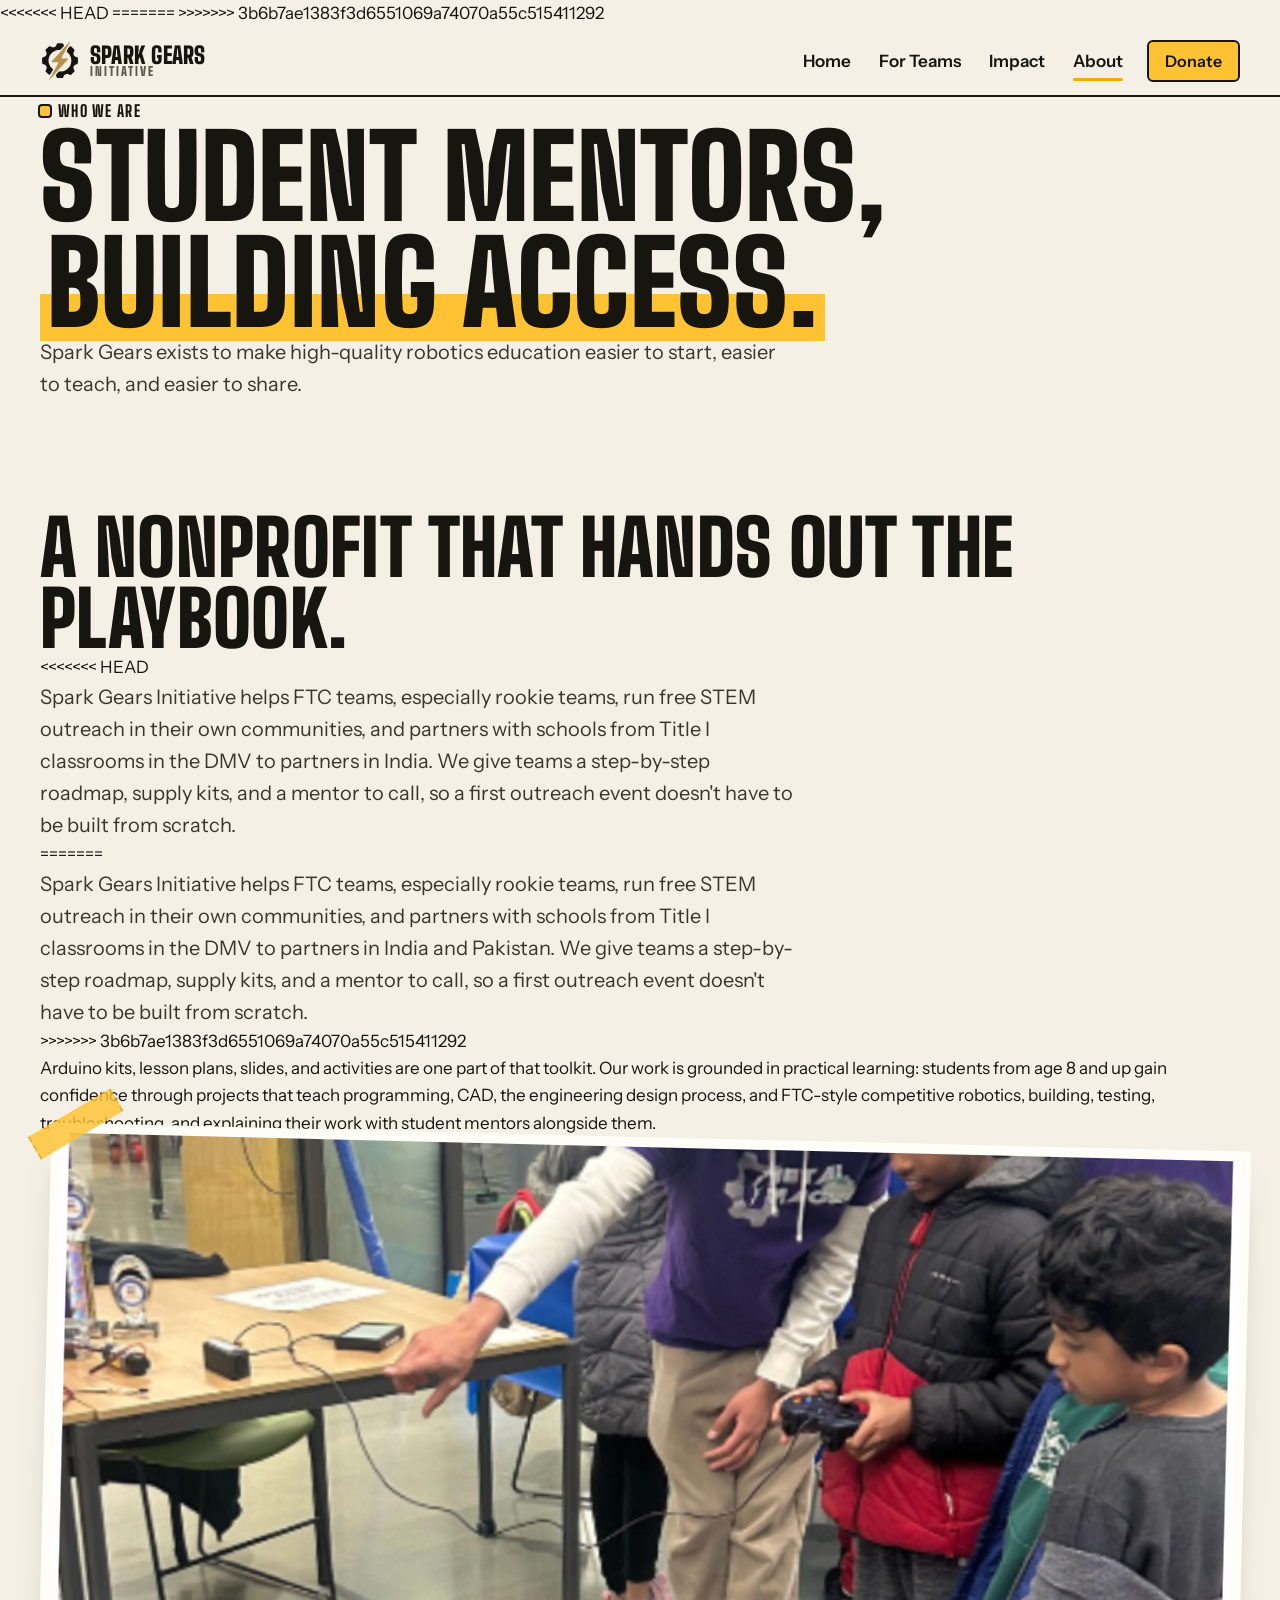
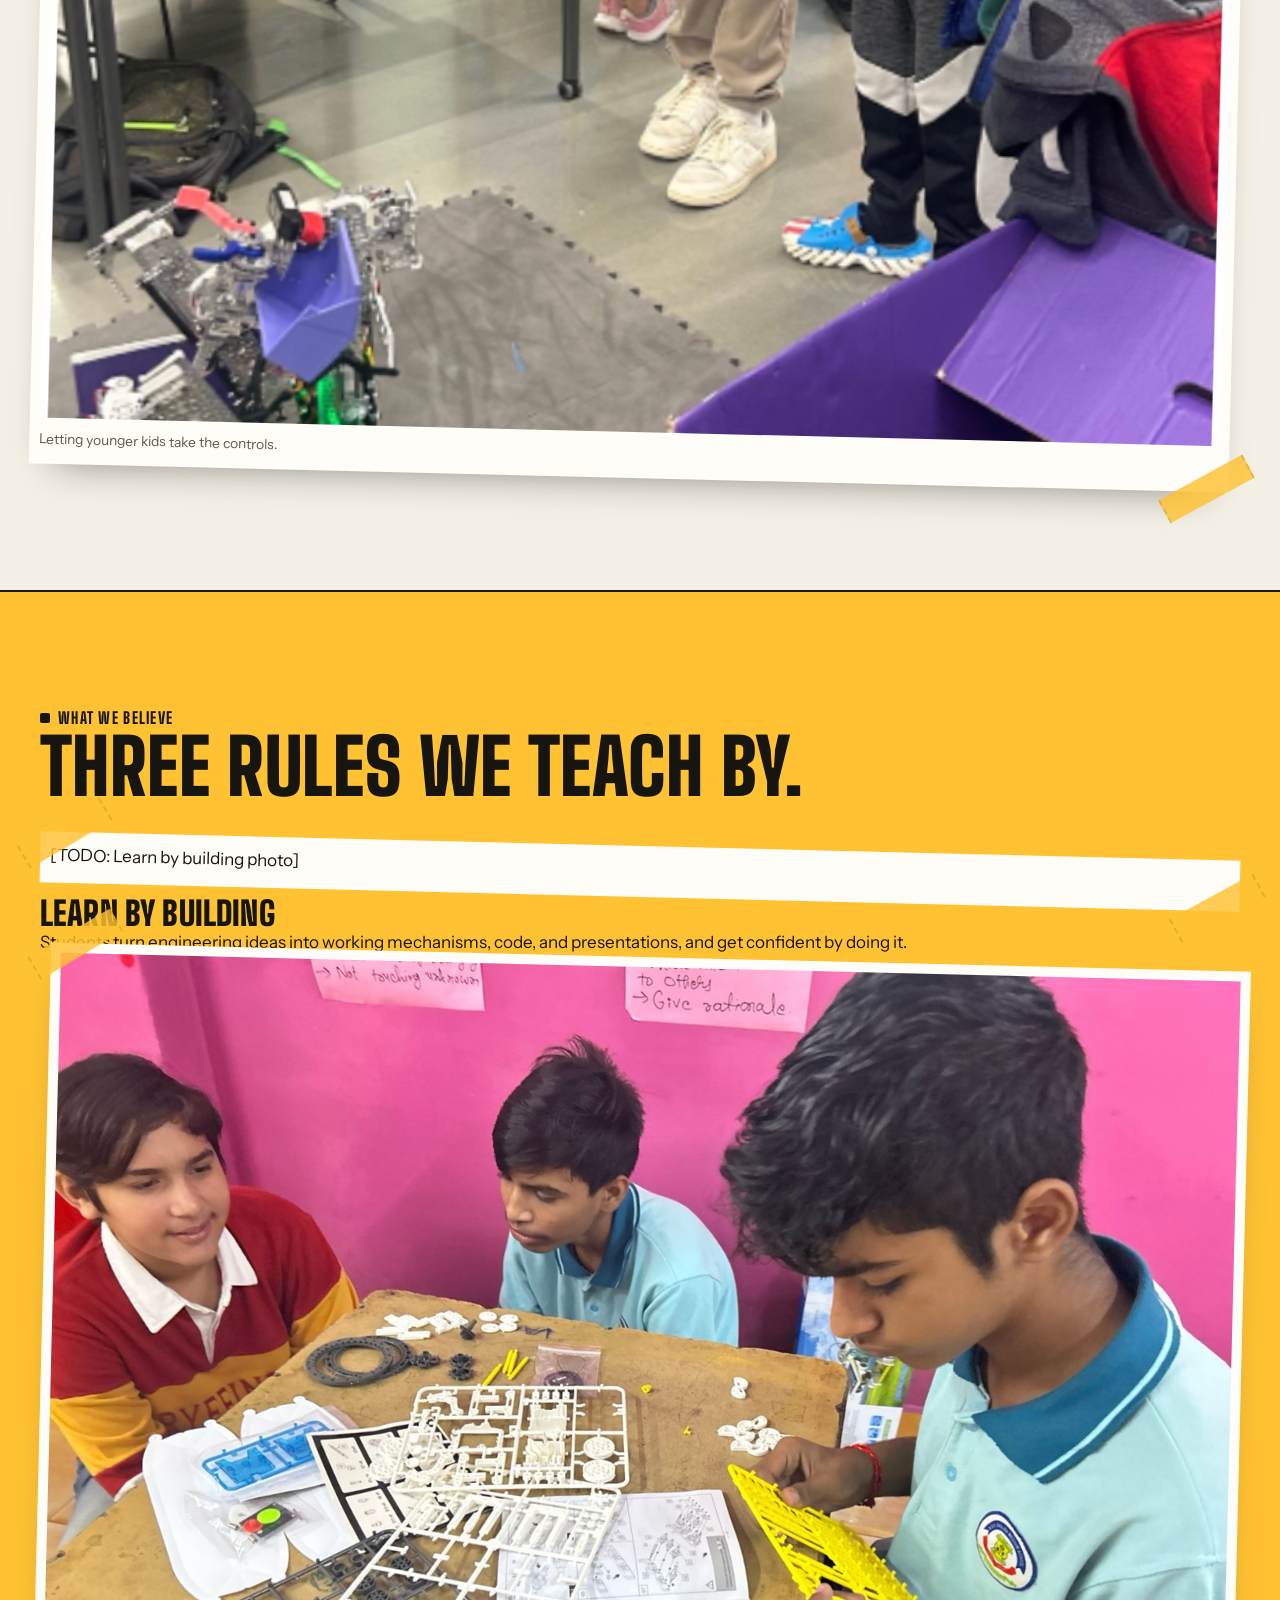
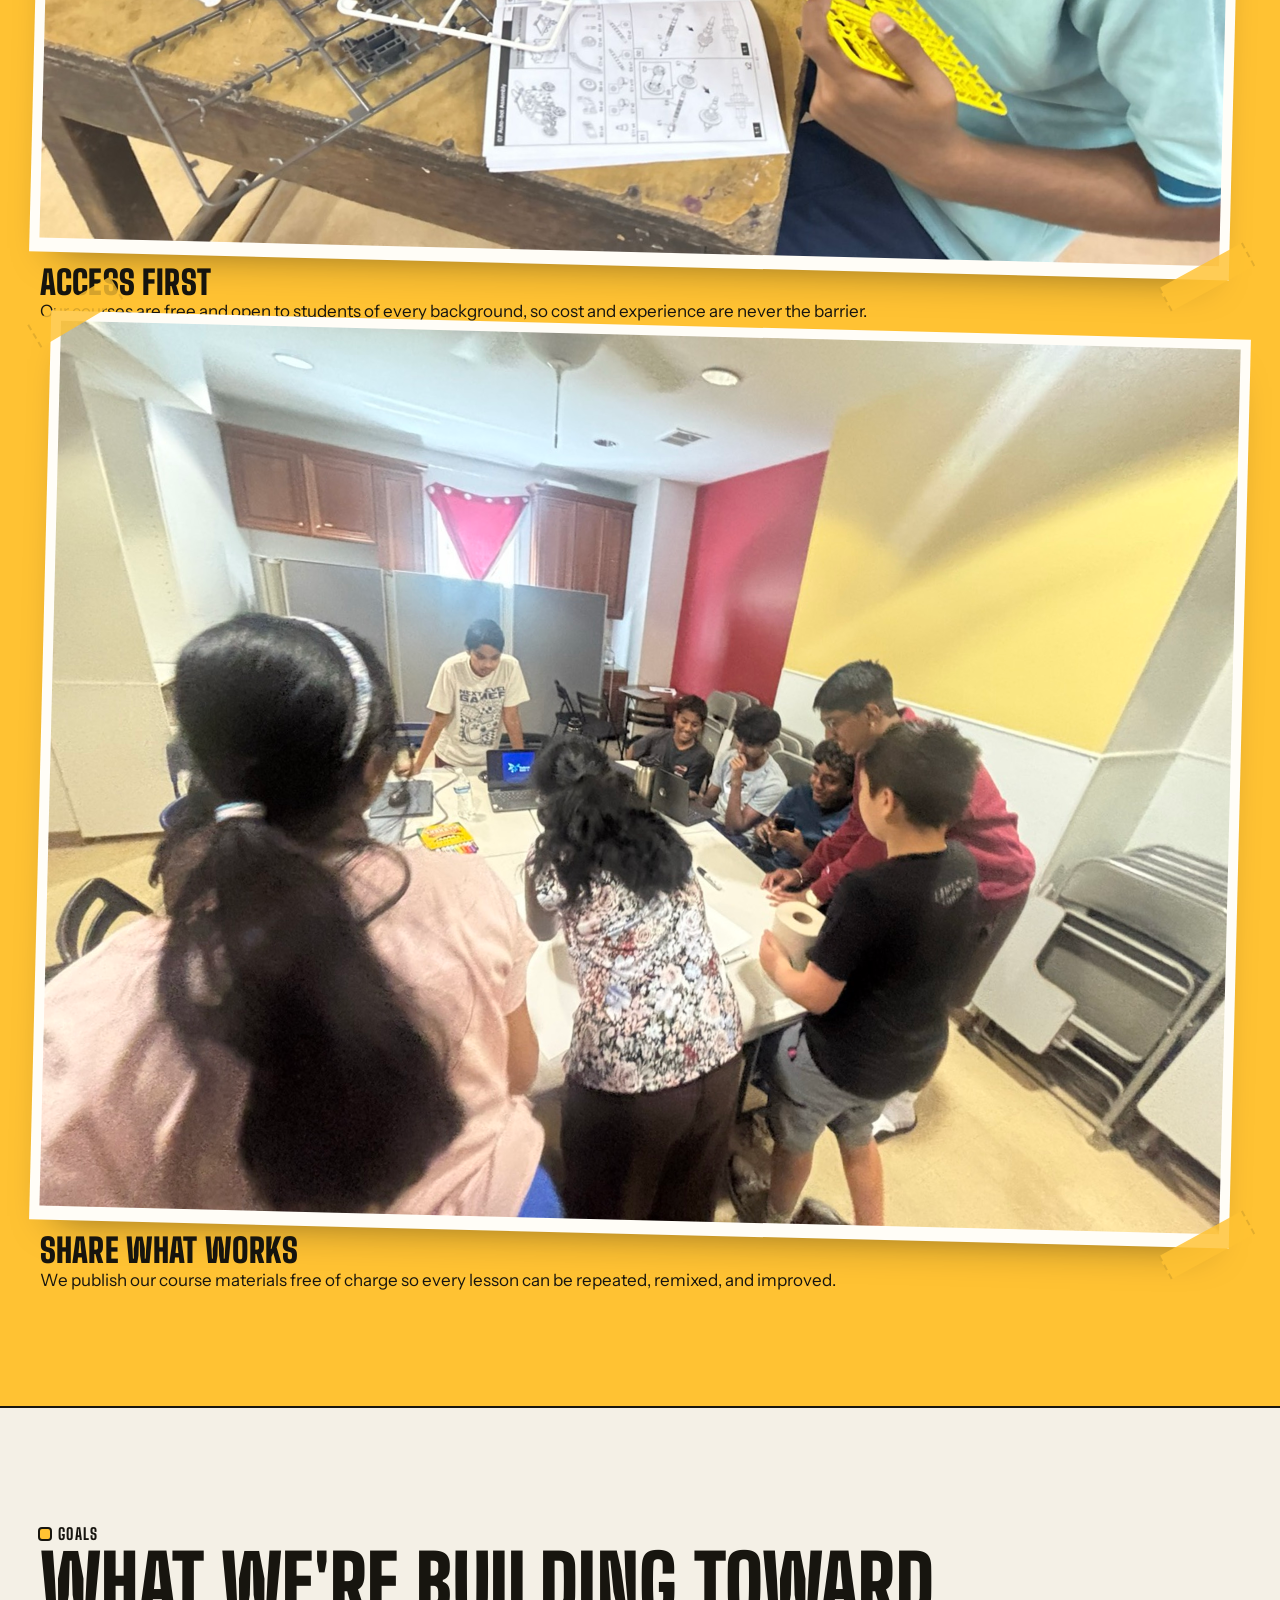
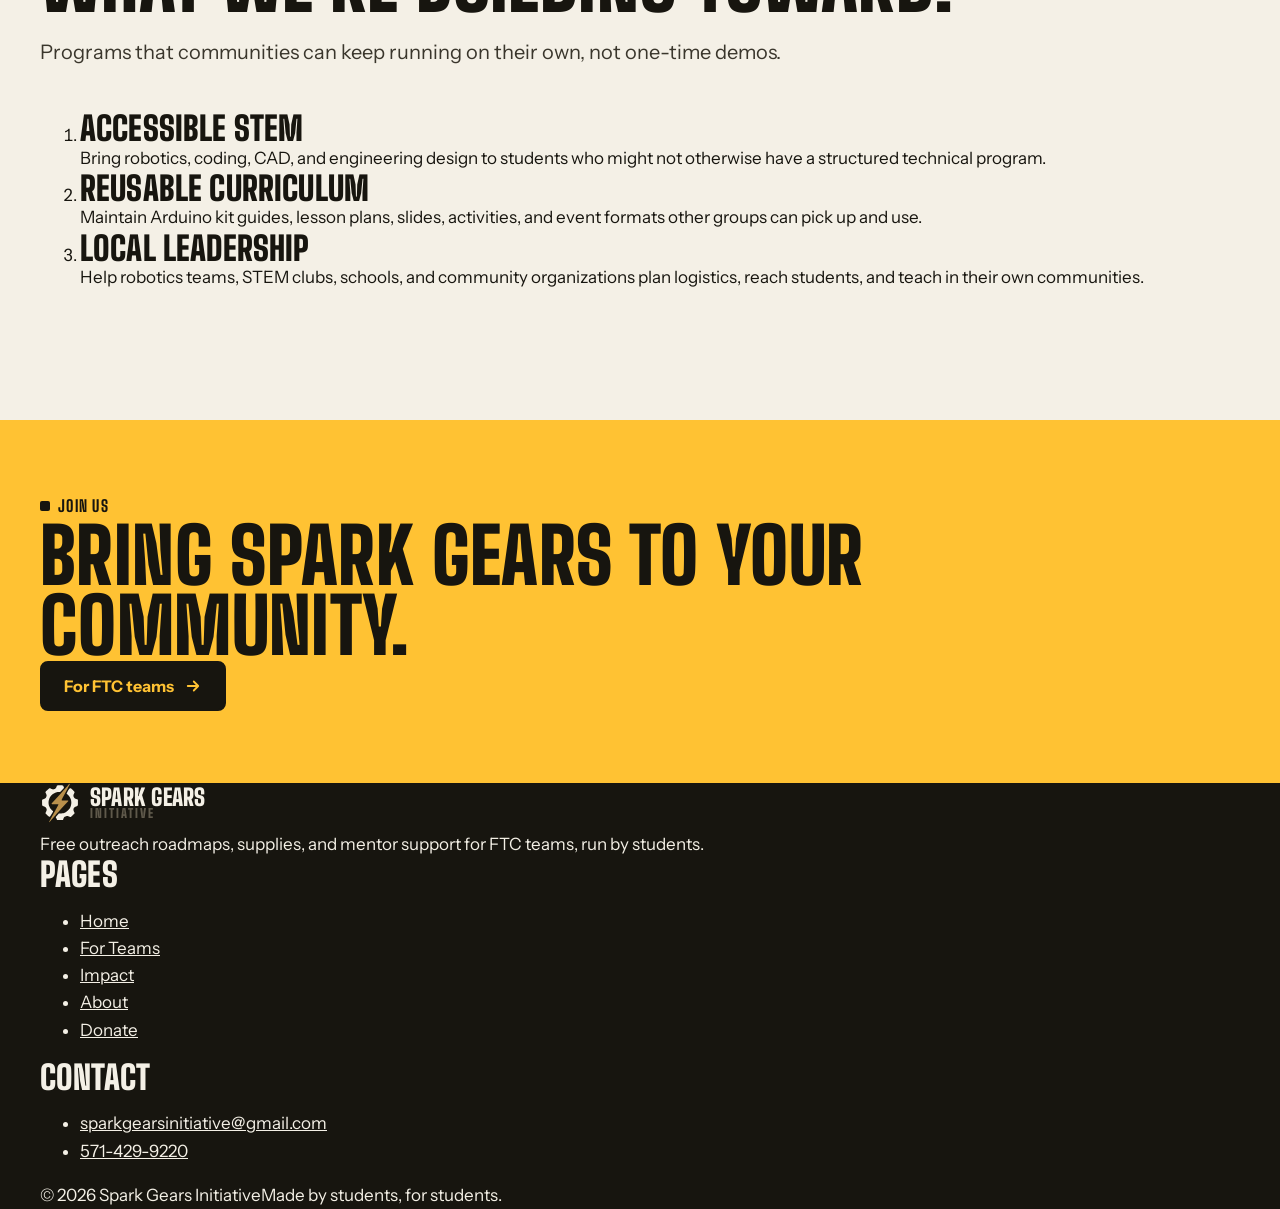
==== commit 6aa7fcea: "Remove Pakistan partners from the site Drop the AJ Science College and Allama Iqbal entries from Imp" ====
--- a/about.html
+++ b/about.html
@@ -3,7 +3,11 @@
 <head>
   <meta charset="utf-8" />
   <meta name="viewport" content="width=device-width, initial-scale=1" />
+<<<<<<< HEAD
+  <meta name="description" content="Who we are: a student-run nonprofit that helps FTC teams run free STEM outreach and partners with schools in the U.S. and India." />
+=======
   <meta name="description" content="Who we are: a student-run nonprofit that helps FTC teams run free STEM outreach and partners with schools in the U.S., India, and Pakistan." />
+>>>>>>> 3b6b7ae1383f3d6551069a74070a55c515411292
   <meta name="theme-color" content="#ffc233" />
   <title>About · Spark Gears Initiative</title>
   <link rel="icon" href="assets/brand/spark-gears-logo.svg" type="image/svg+xml" />
@@ -47,7 +51,11 @@
       <div class="wrap split">
         <div class="copy">
           <h2>A nonprofit that hands out the playbook.</h2>
+<<<<<<< HEAD
+          <p class="lede">Spark Gears Initiative helps FTC teams, especially rookie teams, run free STEM outreach in their own communities, and partners with schools from Title I classrooms in the DMV to partners in India. We give teams a step-by-step roadmap, supply kits, and a mentor to call, so a first outreach event doesn't have to be built from scratch.</p>
+=======
           <p class="lede">Spark Gears Initiative helps FTC teams, especially rookie teams, run free STEM outreach in their own communities, and partners with schools from Title I classrooms in the DMV to partners in India and Pakistan. We give teams a step-by-step roadmap, supply kits, and a mentor to call, so a first outreach event doesn't have to be built from scratch.</p>
+>>>>>>> 3b6b7ae1383f3d6551069a74070a55c515411292
           <p>Arduino kits, lesson plans, slides, and activities are one part of that toolkit. Our work is grounded in practical learning: students from age 8 and up gain confidence through projects that teach programming, CAD, the engineering design process, and FTC-style competitive robotics, building, testing, troubleshooting, and explaining their work with student mentors alongside them.</p>
         </div>
         <figure class="taped">
--- a/styles.css
+++ b/styles.css
@@ -11,6 +11,14 @@
   --yellow: #ffc233;
   --yellow-2: #f2ad00;
   --yellow-soft: #ffe39a;
+<<<<<<< Updated upstream
+  --green: #1f9d55;
+=======
+<<<<<<< HEAD
+=======
+  --green: #1f9d55;
+>>>>>>> 3b6b7ae1383f3d6551069a74070a55c515411292
+>>>>>>> Stashed changes
   --line: rgba(23, 21, 15, 0.14);
   --line-strong: rgba(23, 21, 15, 0.9);
   --display: "Big Shoulders Display", "Arial Narrow", Impact, sans-serif;
@@ -508,7 +516,15 @@
   margin-bottom: clamp(28px, 4vw, 44px);
 }
 
+<<<<<<< Updated upstream
+.section-head > div:not(.rail-controls) { display: grid; gap: 14px; max-width: 760px; }
+=======
+<<<<<<< HEAD
 .section-head > div { display: grid; gap: 14px; max-width: 760px; }
+=======
+.section-head > div:not(.rail-controls) { display: grid; gap: 14px; max-width: 760px; }
+>>>>>>> 3b6b7ae1383f3d6551069a74070a55c515411292
+>>>>>>> Stashed changes
 .section-head .lede { max-width: 46ch; }
 
 .on-ink {
@@ -559,13 +575,31 @@
 
 .steps li:hover::before { color: var(--yellow); }
 
+<<<<<<< Updated upstream
+/* wire connecting step cards: spans the 18px gap, centered on the step number */
+=======
+<<<<<<< HEAD
 /* wire connecting step cards */
+>>>>>>> Stashed changes
 .steps li:not(:last-child)::after {
   content: "";
   position: absolute;
-  top: 46px;
+  top: 47px;
   right: -20px;
+<<<<<<< Updated upstream
+  width: 18px;
+=======
   width: 22px;
+=======
+/* wire connecting step cards: spans the 18px gap, centered on the step number */
+.steps li:not(:last-child)::after {
+  content: "";
+  position: absolute;
+  top: 47px;
+  right: -20px;
+  width: 18px;
+>>>>>>> 3b6b7ae1383f3d6551069a74070a55c515411292
+>>>>>>> Stashed changes
   height: 2px;
   background: var(--ink);
 }
@@ -574,16 +608,40 @@
 .steps p { color: var(--muted); }
 
 .steps.vertical { grid-template-columns: 1fr; gap: 14px; color: var(--ink); }
+<<<<<<< Updated upstream
+.steps.vertical li { display: grid; grid-template-columns: 52px 1fr; column-gap: 18px; padding: 20px; }
+.steps.vertical li::before { grid-row: span 2; margin: 0; font-size: 3rem; text-align: center; }
+.steps.vertical li:not(:last-child)::after { top: auto; bottom: -16px; left: 45px; right: auto; width: 2px; height: 14px; }
+=======
+<<<<<<< HEAD
 .steps.vertical li { display: grid; grid-template-columns: auto 1fr; column-gap: 18px; padding: 20px; }
 .steps.vertical li::before { grid-row: span 2; margin: 0; font-size: 3rem; }
 .steps.vertical li:not(:last-child)::after { top: auto; bottom: -16px; left: 44px; right: auto; width: 2px; height: 16px; }
+=======
+.steps.vertical li { display: grid; grid-template-columns: 52px 1fr; column-gap: 18px; padding: 20px; }
+.steps.vertical li::before { grid-row: span 2; margin: 0; font-size: 3rem; text-align: center; }
+.steps.vertical li:not(:last-child)::after { top: auto; bottom: -16px; left: 45px; right: auto; width: 2px; height: 14px; }
+>>>>>>> 3b6b7ae1383f3d6551069a74070a55c515411292
+>>>>>>> Stashed changes
 .on-ink .steps li:not(:last-child)::after { background: var(--yellow); }
 
 @media (max-width: 860px) {
   .steps { grid-template-columns: 1fr; gap: 14px; }
+<<<<<<< Updated upstream
+  .steps li { display: grid; grid-template-columns: 52px 1fr; column-gap: 18px; padding: 20px; }
+  .steps li::before { grid-row: span 2; margin: 0; font-size: 3rem; text-align: center; }
+  .steps li:not(:last-child)::after { top: auto; bottom: -16px; left: 45px; right: auto; width: 2px; height: 14px; }
+=======
+<<<<<<< HEAD
   .steps li { display: grid; grid-template-columns: auto 1fr; column-gap: 18px; padding: 20px; }
   .steps li::before { grid-row: span 2; margin: 0; font-size: 3rem; }
   .steps li:not(:last-child)::after { top: auto; bottom: -16px; left: 44px; right: auto; width: 2px; height: 16px; }
+=======
+  .steps li { display: grid; grid-template-columns: 52px 1fr; column-gap: 18px; padding: 20px; }
+  .steps li::before { grid-row: span 2; margin: 0; font-size: 3rem; text-align: center; }
+  .steps li:not(:last-child)::after { top: auto; bottom: -16px; left: 45px; right: auto; width: 2px; height: 14px; }
+>>>>>>> 3b6b7ae1383f3d6551069a74070a55c515411292
+>>>>>>> Stashed changes
 }
 
 /* ---------- Program rail (home) ---------- */
@@ -740,6 +798,8 @@
 
 .page-head .wrap { display: grid; gap: 20px; justify-items: start; }
 .page-head h1 { font-size: clamp(3.2rem, 8vw, 6.6rem); max-width: 12ch; }
+/* longer titles: wider measure so they stay at three lines */
+.page-head h1.wide { font-size: clamp(2.05rem, 7vw, 5.6rem); max-width: 22ch; }
 .page-head .lede { background: var(--paper); }
 
 /* ---------- Programs logbook ---------- */
@@ -1066,6 +1126,13 @@
   content: "";
   width: 22px;
   height: 22px;
+<<<<<<< Updated upstream
+  margin-top: 3px;
+  border: 2px solid var(--ink);
+  border-radius: 5px;
+  background: var(--green) url("data:image/svg+xml,%3Csvg xmlns='http://www.w3.org/2000/svg' viewBox='0 0 18 18'%3E%3Cpath d='M4 9.4l3.2 3.1L14 5.6' fill='none' stroke='%23fff' stroke-width='2.6' stroke-linecap='round' stroke-linejoin='round'/%3E%3C/svg%3E") center / 18px 18px no-repeat;
+=======
+<<<<<<< HEAD
   margin-top: 1px;
   border: 2px solid var(--ink);
   border-radius: 5px;
@@ -1073,6 +1140,13 @@
     linear-gradient(45deg, transparent 44%, var(--ink) 44%, var(--ink) 56%, transparent 56%) 3px 7px / 7px 7px no-repeat,
     linear-gradient(-45deg, transparent 44%, var(--ink) 44%, var(--ink) 56%, transparent 56%) 7px 3px / 10px 11px no-repeat,
     var(--card);
+=======
+  margin-top: 3px;
+  border: 2px solid var(--ink);
+  border-radius: 5px;
+  background: var(--green) url("data:image/svg+xml,%3Csvg xmlns='http://www.w3.org/2000/svg' viewBox='0 0 18 18'%3E%3Cpath d='M4 9.4l3.2 3.1L14 5.6' fill='none' stroke='%23fff' stroke-width='2.6' stroke-linecap='round' stroke-linejoin='round'/%3E%3C/svg%3E") center / 18px 18px no-repeat;
+>>>>>>> 3b6b7ae1383f3d6551069a74070a55c515411292
+>>>>>>> Stashed changes
 }
 
 @media (max-width: 760px) {
@@ -1274,3 +1348,209 @@
 
 /* leave room for the sticky sub-nav when jumping to a section */
 html:has(.subnav) { scroll-padding-top: 136px; }
+<<<<<<< Updated upstream
+=======
+<<<<<<< HEAD
+=======
+>>>>>>> Stashed changes
+
+/* ---------- Downloads + PDF preview ---------- */
+
+.card-grid.three { grid-template-columns: repeat(3, 1fr); gap: 14px; }
+
+/* five cards: one row on wide screens, then 3 + 2 and 2 + 2 + 1 with full-width rows */
+.card-grid.five { grid-template-columns: repeat(5, 1fr); }
+@media (max-width: 1100px) {
+  .card-grid.five { grid-template-columns: repeat(6, 1fr); }
+  .card-grid.five > * { grid-column: span 2; }
+  .card-grid.five > :nth-child(n + 4) { grid-column: span 3; }
+}
+@media (max-width: 700px) {
+  .card-grid.five { grid-template-columns: repeat(2, 1fr); }
+  .card-grid.five > *, .card-grid.five > :nth-child(n + 4) { grid-column: auto; }
+  .card-grid.five > :last-child { grid-column: 1 / -1; }
+}
+@media (max-width: 480px) {
+  .card-grid.five { grid-template-columns: 1fr; }
+}
+.card-grid.downloads .card { grid-template-rows: auto auto 1fr auto; }
+.card-grid.downloads .card .btn { align-self: end; }
+.picker-panel .text-link { justify-self: start; }
+
+@media (max-width: 960px) {
+  .card-grid.three { grid-template-columns: repeat(2, 1fr); }
+}
+@media (max-width: 600px) {
+  .card-grid.three { grid-template-columns: 1fr; }
+}
+
+.pdf-viewer {
+  width: min(100% - 32px, 980px);
+  max-width: none;
+  height: min(100% - 32px, 1100px);
+  max-height: none;
+  padding: 0;
+  border: 2px solid var(--ink);
+  border-radius: var(--radius);
+  background: var(--paper-2);
+  color: var(--ink);
+  overflow: hidden;
+}
+.pdf-viewer::backdrop { background: rgba(14, 13, 9, 0.72); }
+.pdf-viewer[open] { display: block; }
+
+.pdf-panel { display: grid; grid-template-rows: auto 1fr; height: 100%; }
+.pdf-body { position: relative; display: grid; grid-template-columns: 1fr; min-height: 0; }
+.pdf-viewer.code-open .pdf-body { grid-template-columns: 1fr 320px; }
+
+.pdf-bar {
+  display: flex;
+  align-items: center;
+  justify-content: space-between;
+  gap: 14px;
+  padding: 12px 14px 12px 20px;
+  background: var(--paper);
+  border-bottom: 2px solid var(--ink);
+}
+.pdf-name { display: grid; gap: 4px; min-width: 0; }
+.pdf-name p {
+  font: 900 1.45rem/1 var(--display);
+  text-transform: uppercase;
+  white-space: nowrap;
+  overflow: hidden;
+  text-overflow: ellipsis;
+}
+.pdf-meta { font-size: 0.85rem; color: var(--muted); }
+.pdf-actions { display: flex; align-items: center; gap: 8px; flex-shrink: 0; }
+.pdf-actions .btn { min-height: 46px; }
+.pdf-actions .btn:hover svg { transform: translateY(2px); }
+.pdf-actions .icon-btn { width: 46px; height: 46px; border-color: var(--ink); color: var(--ink); }
+.pdf-actions .icon-btn:hover { background: var(--ink); color: var(--paper); }
+
+.pdf-pages {
+  position: relative;
+  display: grid;
+  justify-items: center;
+  align-content: start;
+  gap: 18px;
+  padding: 22px;
+  overflow-y: auto;
+  overscroll-behavior: contain;
+}
+.pdf-pages:focus-visible { outline-offset: -4px; }
+.pdf-pages canvas {
+  display: block;
+  width: 100%;
+  max-width: 860px;
+  height: auto;
+  background: #fff;
+  border-radius: 3px;
+  box-shadow: 0 1px 2px rgba(23, 21, 15, 0.2), 0 8px 24px rgba(23, 21, 15, 0.14);
+}
+.pdf-pages iframe { width: 100%; height: 100%; min-height: 70vh; border: 0; background: #fff; }
+.pdf-status { padding: 40px 0; font-weight: 600; color: var(--muted); }
+
+.pdf-code-toggle { gap: 8px; padding: 0 16px; }
+.pdf-code-toggle[aria-expanded="true"] { background: var(--ink); color: var(--paper); }
+.pdf-code-toggle:hover svg, .pdf-code-toggle svg { transform: none; }
+
+.pdf-code {
+  display: grid;
+  align-content: start;
+  gap: 14px;
+  min-height: 0;
+  padding: 18px 16px 22px;
+  overflow-y: auto;
+  overscroll-behavior: contain;
+  background: var(--paper);
+  border-left: 2px solid var(--ink);
+}
+.pdf-code[hidden] { display: none; }
+.pdf-code-head { display: grid; gap: 4px; }
+.pdf-code-head p { font: 900 1.25rem/1 var(--display); text-transform: uppercase; }
+.pdf-code-head span { font-size: 0.85rem; line-height: 1.4; color: var(--muted); }
+
+.pdf-code-list { display: grid; gap: 12px; margin: 0; padding: 0; list-style: none; }
+.pdf-snippet {
+  display: grid;
+  border: 2px solid var(--ink);
+  border-radius: 8px;
+  background: var(--card);
+  overflow: hidden;
+}
+.pdf-snippet-top { display: grid; gap: 2px; padding: 10px 12px 8px; }
+.pdf-snippet-top strong { font: 800 1.05rem/1.05 var(--display); text-transform: uppercase; letter-spacing: 0.02em; }
+.pdf-snippet-top button {
+  justify-self: start;
+  padding: 0;
+  border: 0;
+  background: none;
+  font: 600 0.8rem/1.4 var(--body);
+  color: var(--muted);
+  text-decoration: underline;
+  text-underline-offset: 2px;
+  cursor: pointer;
+}
+.pdf-snippet-top button:hover { color: var(--ink); }
+.pdf-snippet pre {
+  position: relative;
+  max-height: 7.4em;
+  margin: 0;
+  padding: 8px 12px;
+  overflow: hidden;
+  background: var(--paper-2);
+  border-block: 1.5px solid var(--line);
+  font: 0.72rem/1.45 ui-monospace, SFMono-Regular, Menlo, Consolas, monospace;
+  white-space: pre;
+  color: var(--ink-soft);
+}
+.pdf-snippet pre::after {
+  content: "";
+  position: absolute;
+  inset: auto 0 0;
+  height: 2.4em;
+  background: linear-gradient(transparent, var(--paper-2));
+}
+.pdf-copy {
+  display: flex;
+  align-items: center;
+  justify-content: center;
+  gap: 8px;
+  min-height: 42px;
+  border: 0;
+  background: var(--yellow);
+  color: var(--ink);
+  font: 700 0.95rem/1 var(--body);
+  cursor: pointer;
+  transition: background-color 160ms ease, color 160ms ease;
+}
+.pdf-copy svg { width: 16px; height: 16px; }
+.pdf-copy:hover { background: var(--ink); color: var(--yellow); }
+.pdf-copy.copied { background: var(--green); color: #fff; }
+.pdf-copy:focus-visible { outline-offset: -4px; }
+
+@media (max-width: 860px) {
+  /* side panel becomes a sheet over the pages */
+  .pdf-viewer.code-open .pdf-body { grid-template-columns: 1fr; }
+  .pdf-code {
+    position: absolute;
+    inset: 0 0 0 auto;
+    width: min(100%, 360px);
+    z-index: 2;
+    box-shadow: -12px 0 32px rgba(23, 21, 15, 0.22);
+  }
+}
+
+@media (max-width: 600px) {
+  .pdf-viewer { width: 100%; height: 100%; border: 0; border-radius: 0; }
+  .pdf-bar { padding: 10px 10px 10px 16px; }
+  .pdf-name p { font-size: 1.15rem; }
+  .pdf-actions .btn { padding: 0 14px; }
+  .pdf-code { width: 100%; border-left: 0; }
+  .pdf-actions .btn-label { display: none; }
+  .pdf-pages { padding: 12px; gap: 12px; }
+}
+<<<<<<< Updated upstream
+=======
+>>>>>>> 3b6b7ae1383f3d6551069a74070a55c515411292
+>>>>>>> Stashed changes
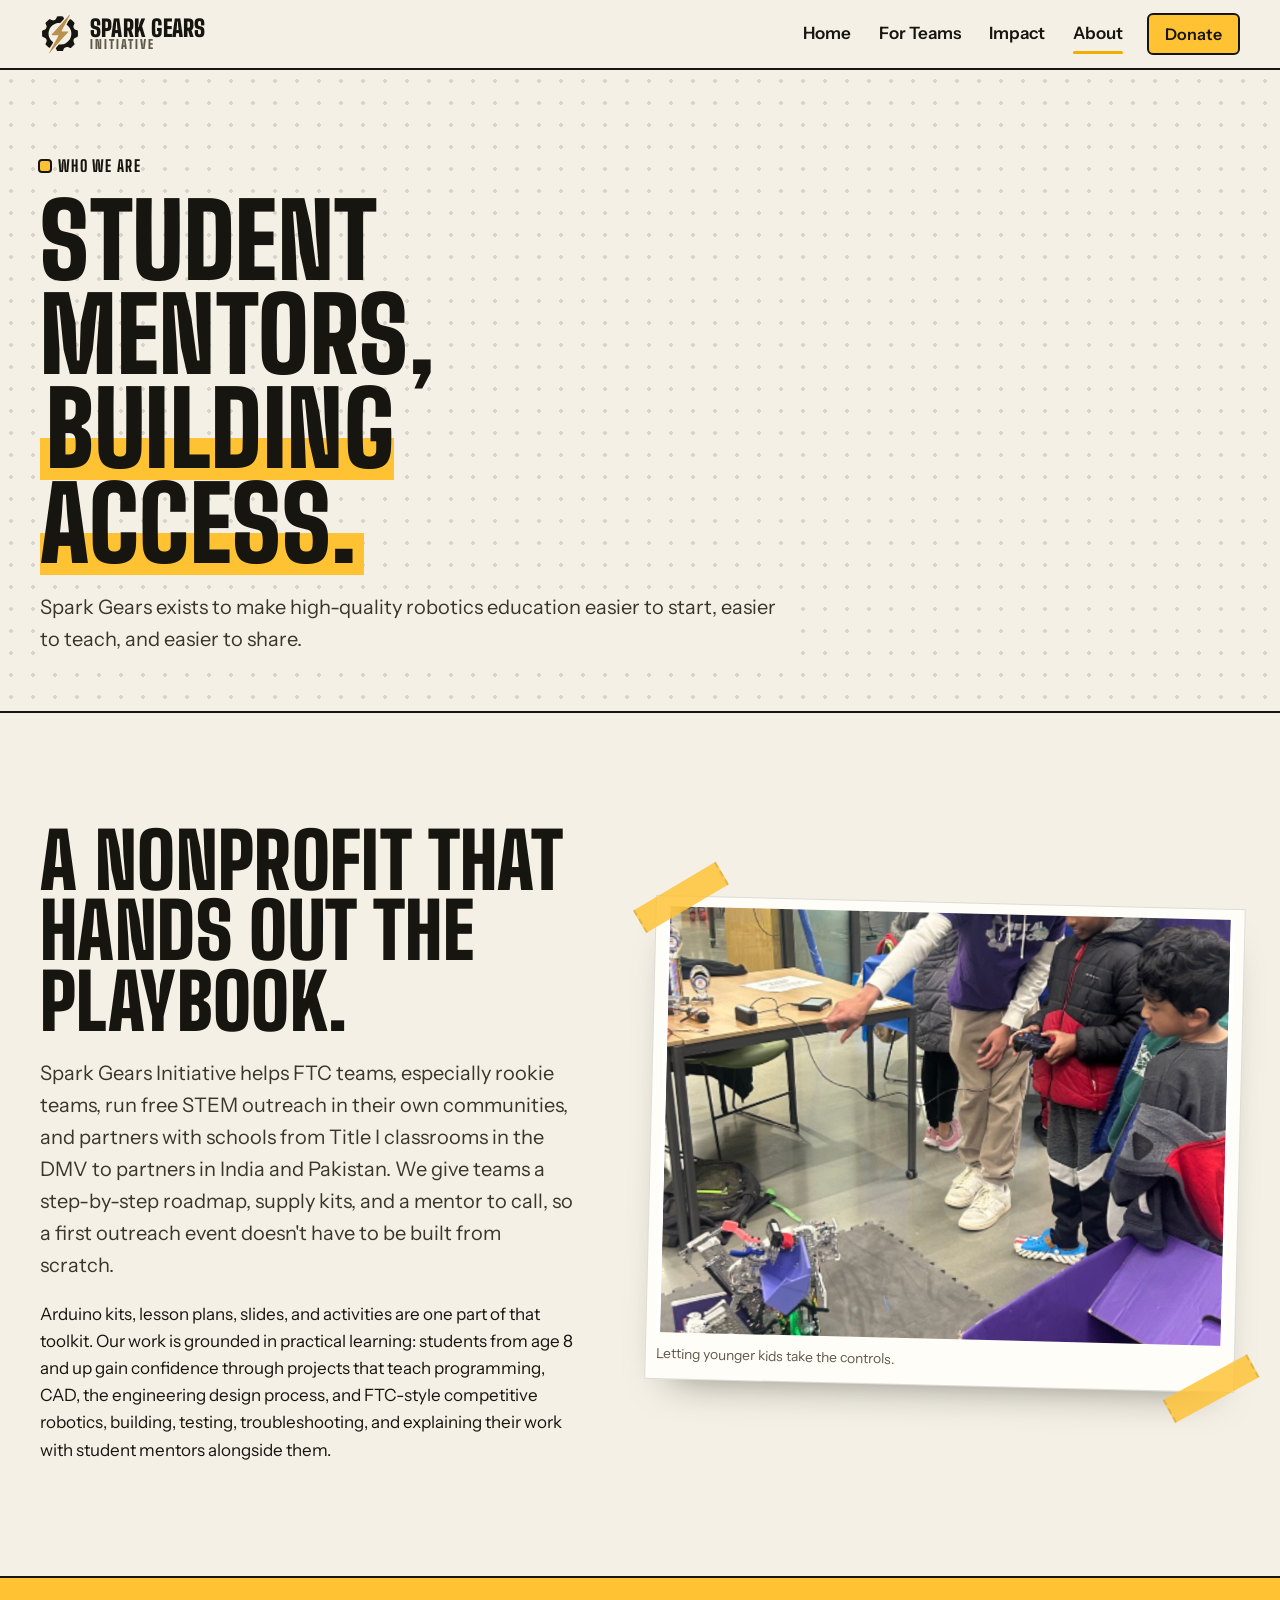
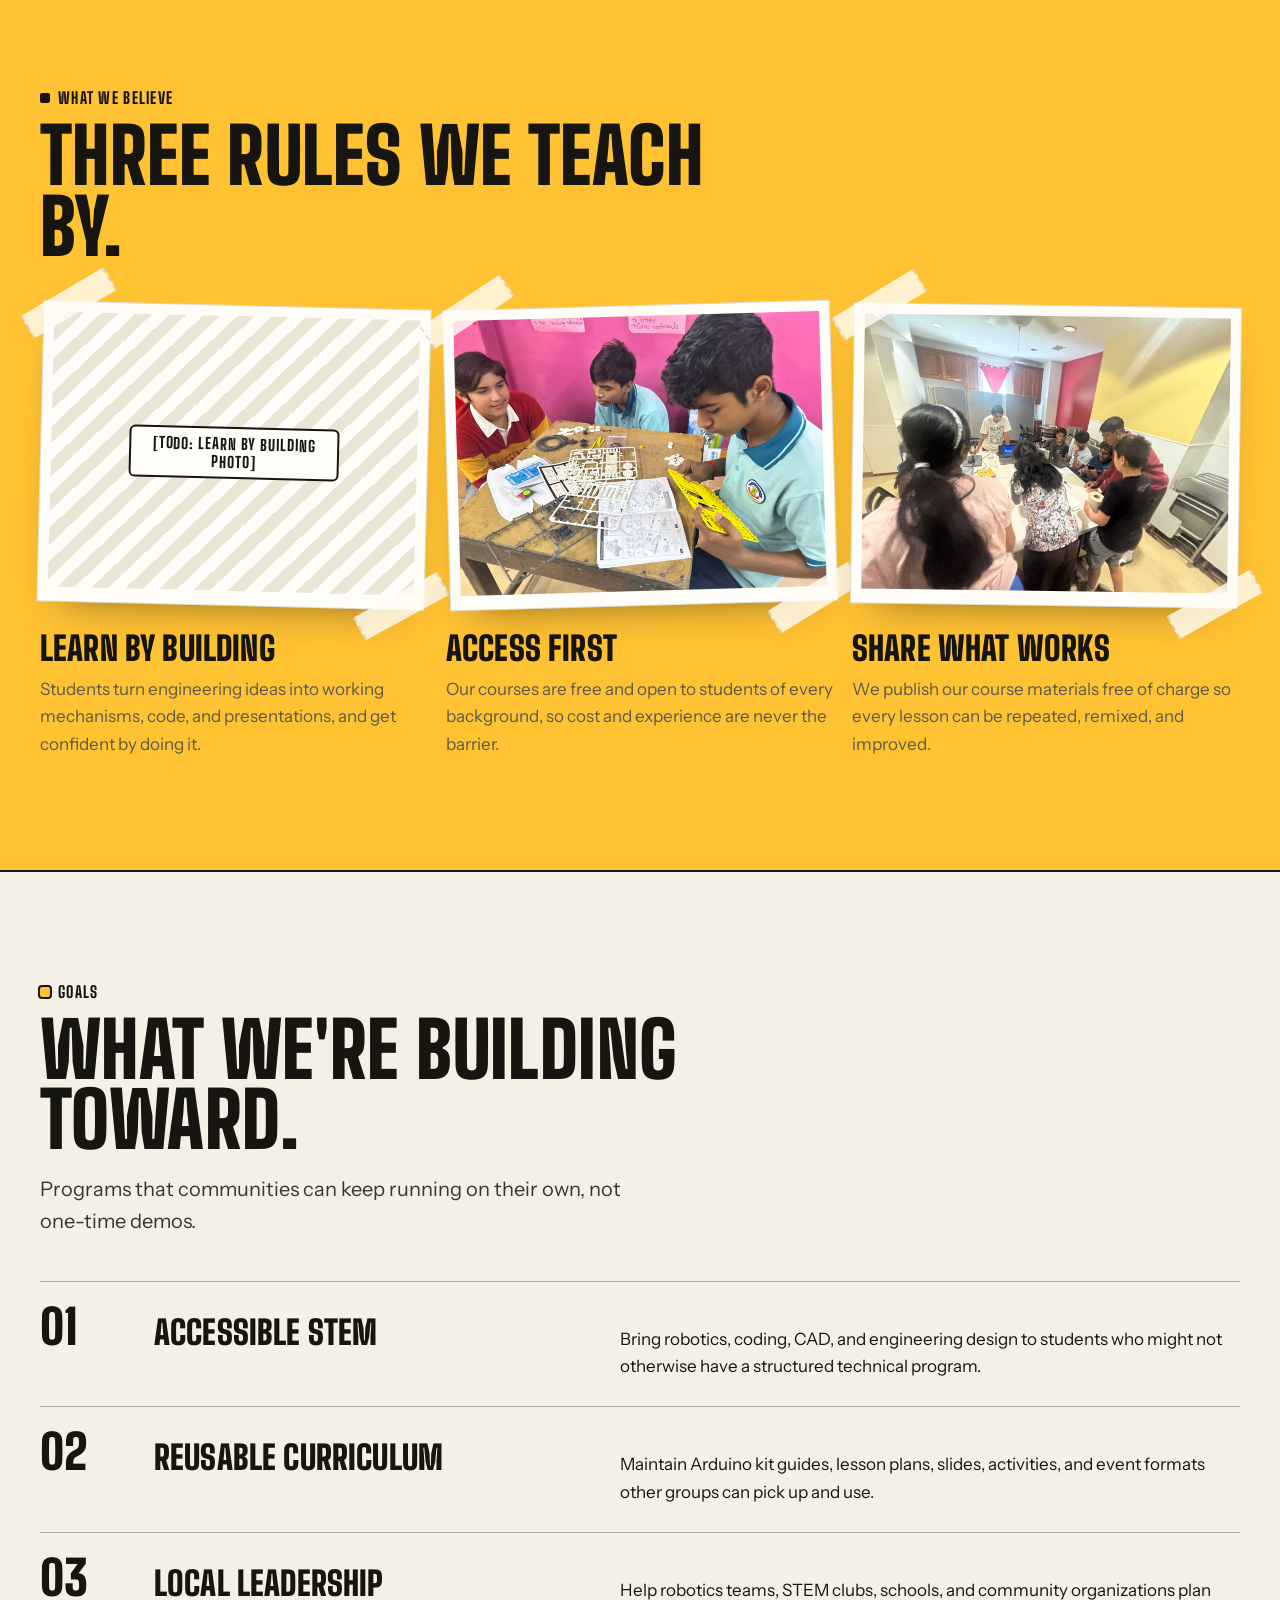
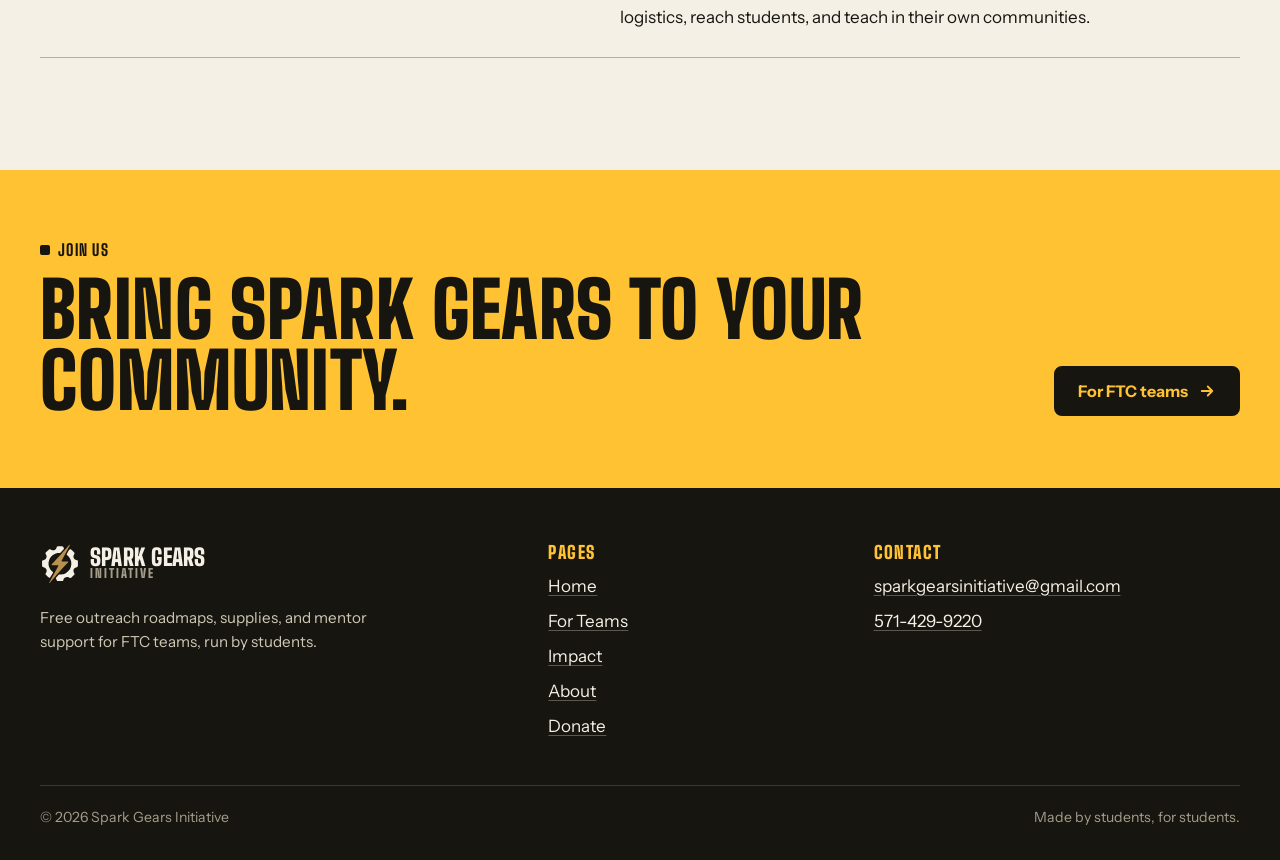
==== commit f8b0c51a: "fixed?" ====
--- a/about.html
+++ b/about.html
@@ -3,11 +3,7 @@
 <head>
   <meta charset="utf-8" />
   <meta name="viewport" content="width=device-width, initial-scale=1" />
-<<<<<<< HEAD
-  <meta name="description" content="Who we are: a student-run nonprofit that helps FTC teams run free STEM outreach and partners with schools in the U.S. and India." />
-=======
   <meta name="description" content="Who we are: a student-run nonprofit that helps FTC teams run free STEM outreach and partners with schools in the U.S., India, and Pakistan." />
->>>>>>> 3b6b7ae1383f3d6551069a74070a55c515411292
   <meta name="theme-color" content="#ffc233" />
   <title>About · Spark Gears Initiative</title>
   <link rel="icon" href="assets/brand/spark-gears-logo.svg" type="image/svg+xml" />
@@ -51,11 +47,7 @@
       <div class="wrap split">
         <div class="copy">
           <h2>A nonprofit that hands out the playbook.</h2>
-<<<<<<< HEAD
-          <p class="lede">Spark Gears Initiative helps FTC teams, especially rookie teams, run free STEM outreach in their own communities, and partners with schools from Title I classrooms in the DMV to partners in India. We give teams a step-by-step roadmap, supply kits, and a mentor to call, so a first outreach event doesn't have to be built from scratch.</p>
-=======
           <p class="lede">Spark Gears Initiative helps FTC teams, especially rookie teams, run free STEM outreach in their own communities, and partners with schools from Title I classrooms in the DMV to partners in India and Pakistan. We give teams a step-by-step roadmap, supply kits, and a mentor to call, so a first outreach event doesn't have to be built from scratch.</p>
->>>>>>> 3b6b7ae1383f3d6551069a74070a55c515411292
           <p>Arduino kits, lesson plans, slides, and activities are one part of that toolkit. Our work is grounded in practical learning: students from age 8 and up gain confidence through projects that teach programming, CAD, the engineering design process, and FTC-style competitive robotics, building, testing, troubleshooting, and explaining their work with student mentors alongside them.</p>
         </div>
         <figure class="taped">
--- a/styles.css
+++ b/styles.css
@@ -11,14 +11,7 @@
   --yellow: #ffc233;
   --yellow-2: #f2ad00;
   --yellow-soft: #ffe39a;
-<<<<<<< Updated upstream
   --green: #1f9d55;
-=======
-<<<<<<< HEAD
-=======
-  --green: #1f9d55;
->>>>>>> 3b6b7ae1383f3d6551069a74070a55c515411292
->>>>>>> Stashed changes
   --line: rgba(23, 21, 15, 0.14);
   --line-strong: rgba(23, 21, 15, 0.9);
   --display: "Big Shoulders Display", "Arial Narrow", Impact, sans-serif;
@@ -516,15 +509,7 @@
   margin-bottom: clamp(28px, 4vw, 44px);
 }
 
-<<<<<<< Updated upstream
 .section-head > div:not(.rail-controls) { display: grid; gap: 14px; max-width: 760px; }
-=======
-<<<<<<< HEAD
-.section-head > div { display: grid; gap: 14px; max-width: 760px; }
-=======
-.section-head > div:not(.rail-controls) { display: grid; gap: 14px; max-width: 760px; }
->>>>>>> 3b6b7ae1383f3d6551069a74070a55c515411292
->>>>>>> Stashed changes
 .section-head .lede { max-width: 46ch; }
 
 .on-ink {
@@ -575,22 +560,6 @@
 
 .steps li:hover::before { color: var(--yellow); }
 
-<<<<<<< Updated upstream
-/* wire connecting step cards: spans the 18px gap, centered on the step number */
-=======
-<<<<<<< HEAD
-/* wire connecting step cards */
->>>>>>> Stashed changes
-.steps li:not(:last-child)::after {
-  content: "";
-  position: absolute;
-  top: 47px;
-  right: -20px;
-<<<<<<< Updated upstream
-  width: 18px;
-=======
-  width: 22px;
-=======
 /* wire connecting step cards: spans the 18px gap, centered on the step number */
 .steps li:not(:last-child)::after {
   content: "";
@@ -598,8 +567,6 @@
   top: 47px;
   right: -20px;
   width: 18px;
->>>>>>> 3b6b7ae1383f3d6551069a74070a55c515411292
->>>>>>> Stashed changes
   height: 2px;
   background: var(--ink);
 }
@@ -608,40 +575,16 @@
 .steps p { color: var(--muted); }
 
 .steps.vertical { grid-template-columns: 1fr; gap: 14px; color: var(--ink); }
-<<<<<<< Updated upstream
 .steps.vertical li { display: grid; grid-template-columns: 52px 1fr; column-gap: 18px; padding: 20px; }
 .steps.vertical li::before { grid-row: span 2; margin: 0; font-size: 3rem; text-align: center; }
 .steps.vertical li:not(:last-child)::after { top: auto; bottom: -16px; left: 45px; right: auto; width: 2px; height: 14px; }
-=======
-<<<<<<< HEAD
-.steps.vertical li { display: grid; grid-template-columns: auto 1fr; column-gap: 18px; padding: 20px; }
-.steps.vertical li::before { grid-row: span 2; margin: 0; font-size: 3rem; }
-.steps.vertical li:not(:last-child)::after { top: auto; bottom: -16px; left: 44px; right: auto; width: 2px; height: 16px; }
-=======
-.steps.vertical li { display: grid; grid-template-columns: 52px 1fr; column-gap: 18px; padding: 20px; }
-.steps.vertical li::before { grid-row: span 2; margin: 0; font-size: 3rem; text-align: center; }
-.steps.vertical li:not(:last-child)::after { top: auto; bottom: -16px; left: 45px; right: auto; width: 2px; height: 14px; }
->>>>>>> 3b6b7ae1383f3d6551069a74070a55c515411292
->>>>>>> Stashed changes
 .on-ink .steps li:not(:last-child)::after { background: var(--yellow); }
 
 @media (max-width: 860px) {
   .steps { grid-template-columns: 1fr; gap: 14px; }
-<<<<<<< Updated upstream
   .steps li { display: grid; grid-template-columns: 52px 1fr; column-gap: 18px; padding: 20px; }
   .steps li::before { grid-row: span 2; margin: 0; font-size: 3rem; text-align: center; }
   .steps li:not(:last-child)::after { top: auto; bottom: -16px; left: 45px; right: auto; width: 2px; height: 14px; }
-=======
-<<<<<<< HEAD
-  .steps li { display: grid; grid-template-columns: auto 1fr; column-gap: 18px; padding: 20px; }
-  .steps li::before { grid-row: span 2; margin: 0; font-size: 3rem; }
-  .steps li:not(:last-child)::after { top: auto; bottom: -16px; left: 44px; right: auto; width: 2px; height: 16px; }
-=======
-  .steps li { display: grid; grid-template-columns: 52px 1fr; column-gap: 18px; padding: 20px; }
-  .steps li::before { grid-row: span 2; margin: 0; font-size: 3rem; text-align: center; }
-  .steps li:not(:last-child)::after { top: auto; bottom: -16px; left: 45px; right: auto; width: 2px; height: 14px; }
->>>>>>> 3b6b7ae1383f3d6551069a74070a55c515411292
->>>>>>> Stashed changes
 }
 
 /* ---------- Program rail (home) ---------- */
@@ -1126,27 +1069,10 @@
   content: "";
   width: 22px;
   height: 22px;
-<<<<<<< Updated upstream
   margin-top: 3px;
   border: 2px solid var(--ink);
   border-radius: 5px;
   background: var(--green) url("data:image/svg+xml,%3Csvg xmlns='http://www.w3.org/2000/svg' viewBox='0 0 18 18'%3E%3Cpath d='M4 9.4l3.2 3.1L14 5.6' fill='none' stroke='%23fff' stroke-width='2.6' stroke-linecap='round' stroke-linejoin='round'/%3E%3C/svg%3E") center / 18px 18px no-repeat;
-=======
-<<<<<<< HEAD
-  margin-top: 1px;
-  border: 2px solid var(--ink);
-  border-radius: 5px;
-  background:
-    linear-gradient(45deg, transparent 44%, var(--ink) 44%, var(--ink) 56%, transparent 56%) 3px 7px / 7px 7px no-repeat,
-    linear-gradient(-45deg, transparent 44%, var(--ink) 44%, var(--ink) 56%, transparent 56%) 7px 3px / 10px 11px no-repeat,
-    var(--card);
-=======
-  margin-top: 3px;
-  border: 2px solid var(--ink);
-  border-radius: 5px;
-  background: var(--green) url("data:image/svg+xml,%3Csvg xmlns='http://www.w3.org/2000/svg' viewBox='0 0 18 18'%3E%3Cpath d='M4 9.4l3.2 3.1L14 5.6' fill='none' stroke='%23fff' stroke-width='2.6' stroke-linecap='round' stroke-linejoin='round'/%3E%3C/svg%3E") center / 18px 18px no-repeat;
->>>>>>> 3b6b7ae1383f3d6551069a74070a55c515411292
->>>>>>> Stashed changes
 }
 
 @media (max-width: 760px) {
@@ -1348,11 +1274,6 @@
 
 /* leave room for the sticky sub-nav when jumping to a section */
 html:has(.subnav) { scroll-padding-top: 136px; }
-<<<<<<< Updated upstream
-=======
-<<<<<<< HEAD
-=======
->>>>>>> Stashed changes
 
 /* ---------- Downloads + PDF preview ---------- */
 
@@ -1550,7 +1471,3 @@
   .pdf-actions .btn-label { display: none; }
   .pdf-pages { padding: 12px; gap: 12px; }
 }
-<<<<<<< Updated upstream
-=======
->>>>>>> 3b6b7ae1383f3d6551069a74070a55c515411292
->>>>>>> Stashed changes
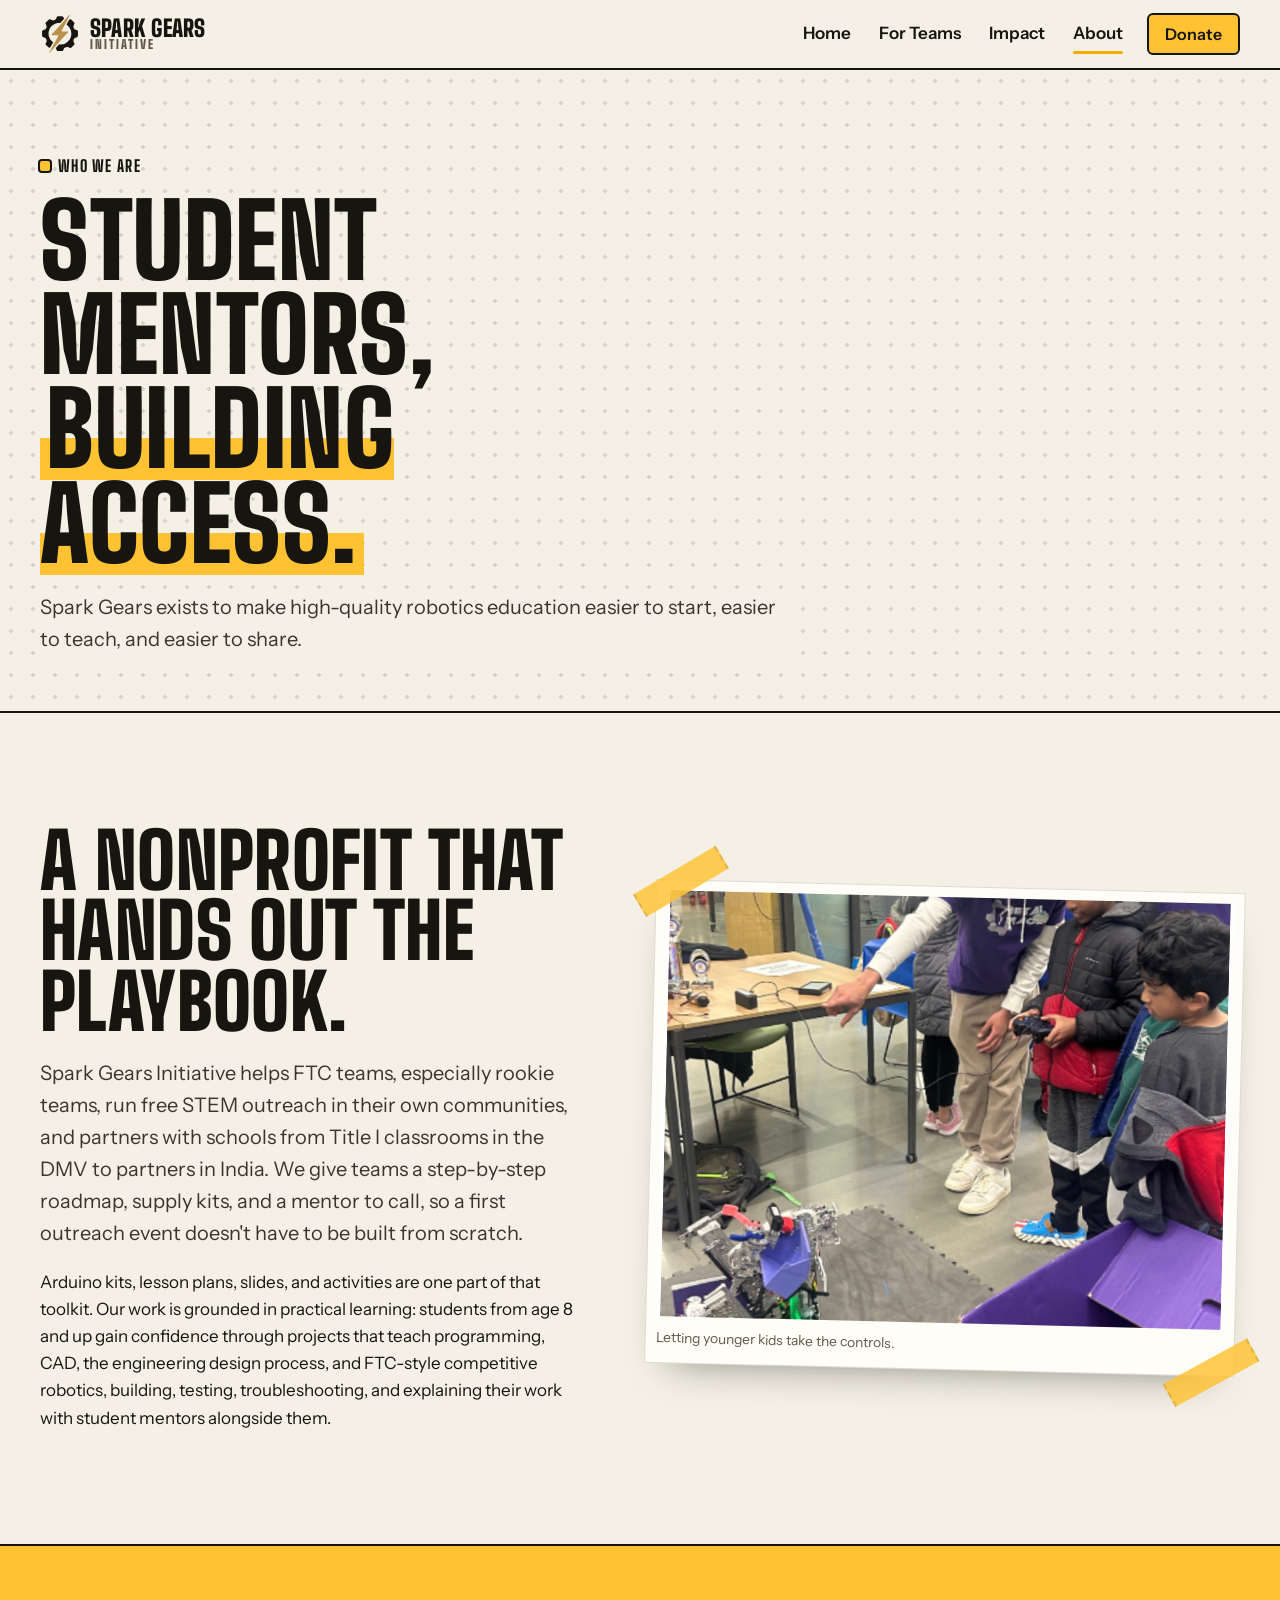
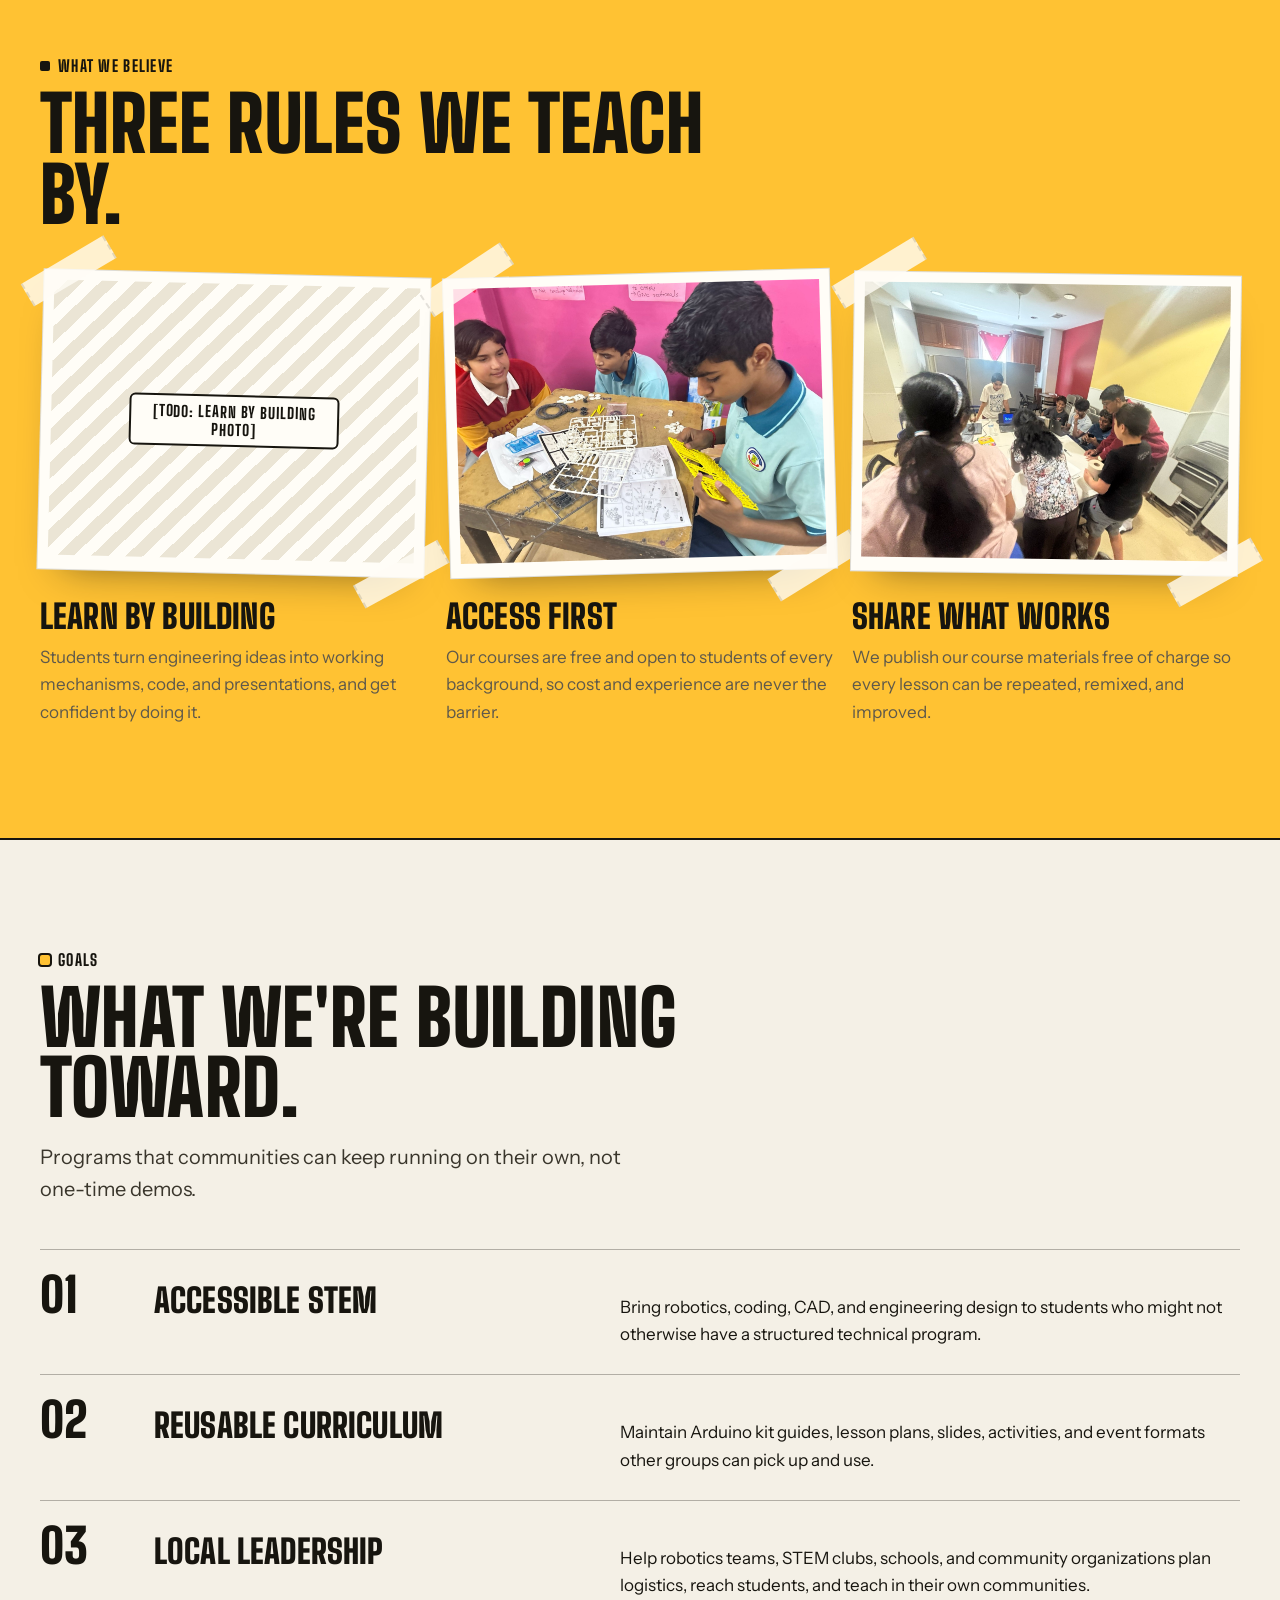
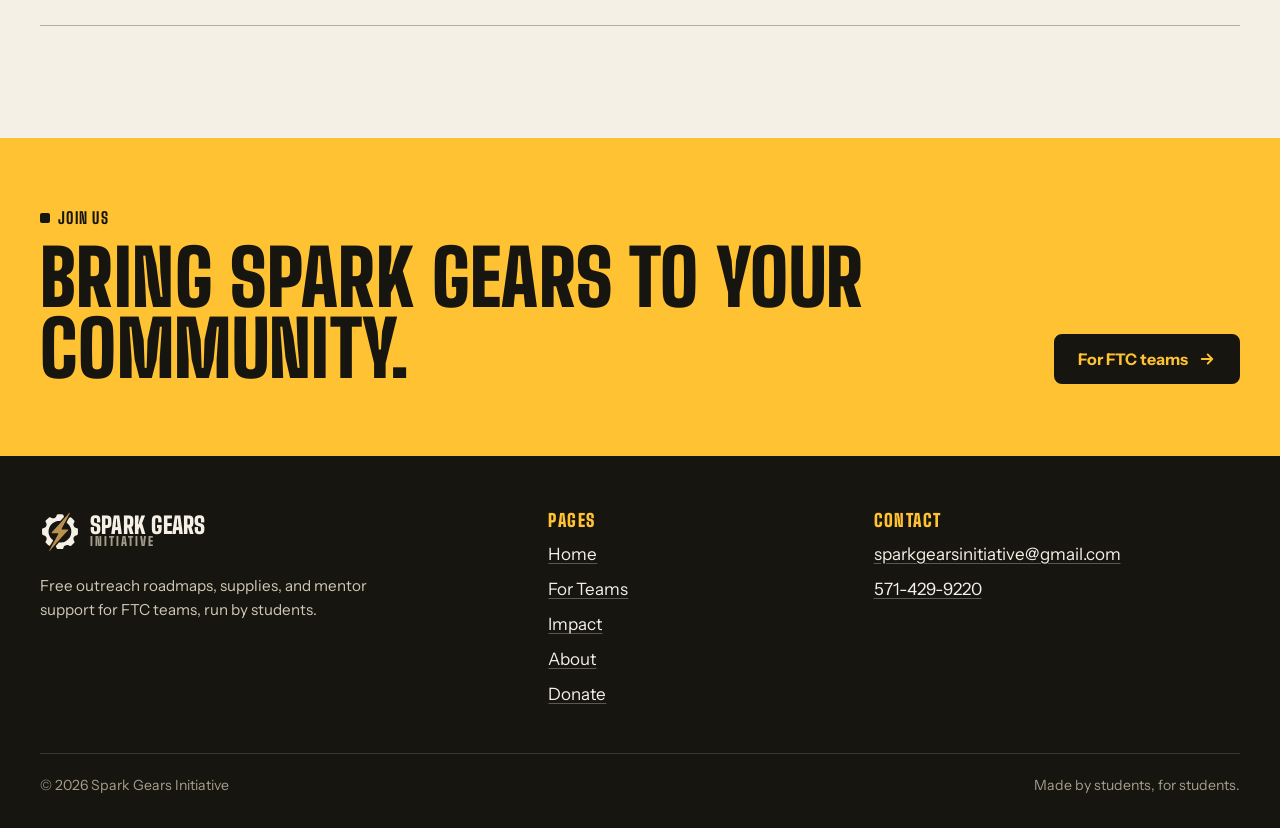
==== commit 385f94ba: "removal of some" ====
--- a/about.html
+++ b/about.html
@@ -3,7 +3,7 @@
 <head>
   <meta charset="utf-8" />
   <meta name="viewport" content="width=device-width, initial-scale=1" />
-  <meta name="description" content="Who we are: a student-run nonprofit that helps FTC teams run free STEM outreach and partners with schools in the U.S., India, and Pakistan." />
+  <meta name="description" content="Who we are: a student-run nonprofit that helps FTC teams run free STEM outreach and partners with schools in the U.S. and India." />
   <meta name="theme-color" content="#ffc233" />
   <title>About · Spark Gears Initiative</title>
   <link rel="icon" href="assets/brand/spark-gears-logo.svg" type="image/svg+xml" />
@@ -47,7 +47,7 @@
       <div class="wrap split">
         <div class="copy">
           <h2>A nonprofit that hands out the playbook.</h2>
-          <p class="lede">Spark Gears Initiative helps FTC teams, especially rookie teams, run free STEM outreach in their own communities, and partners with schools from Title I classrooms in the DMV to partners in India and Pakistan. We give teams a step-by-step roadmap, supply kits, and a mentor to call, so a first outreach event doesn't have to be built from scratch.</p>
+          <p class="lede">Spark Gears Initiative helps FTC teams, especially rookie teams, run free STEM outreach in their own communities, and partners with schools from Title I classrooms in the DMV to partners in India. We give teams a step-by-step roadmap, supply kits, and a mentor to call, so a first outreach event doesn't have to be built from scratch.</p>
           <p>Arduino kits, lesson plans, slides, and activities are one part of that toolkit. Our work is grounded in practical learning: students from age 8 and up gain confidence through projects that teach programming, CAD, the engineering design process, and FTC-style competitive robotics, building, testing, troubleshooting, and explaining their work with student mentors alongside them.</p>
         </div>
         <figure class="taped">
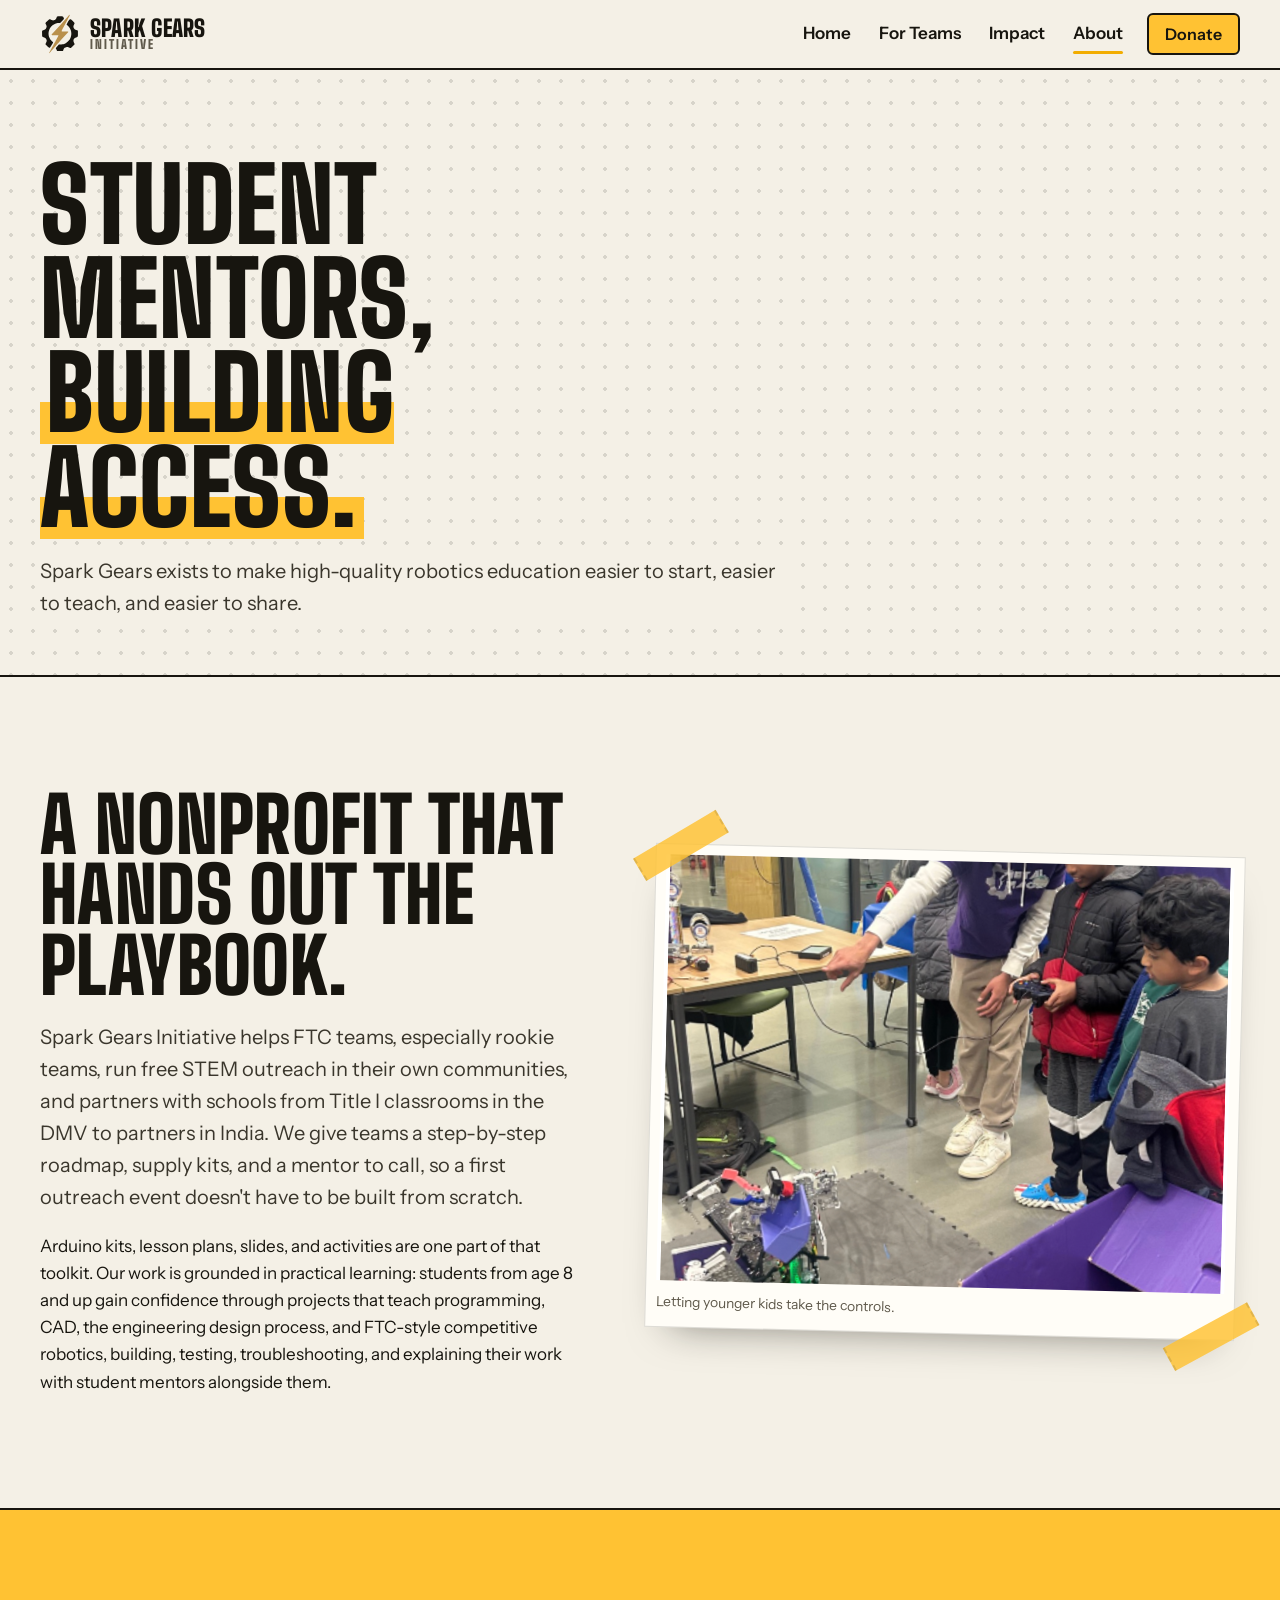
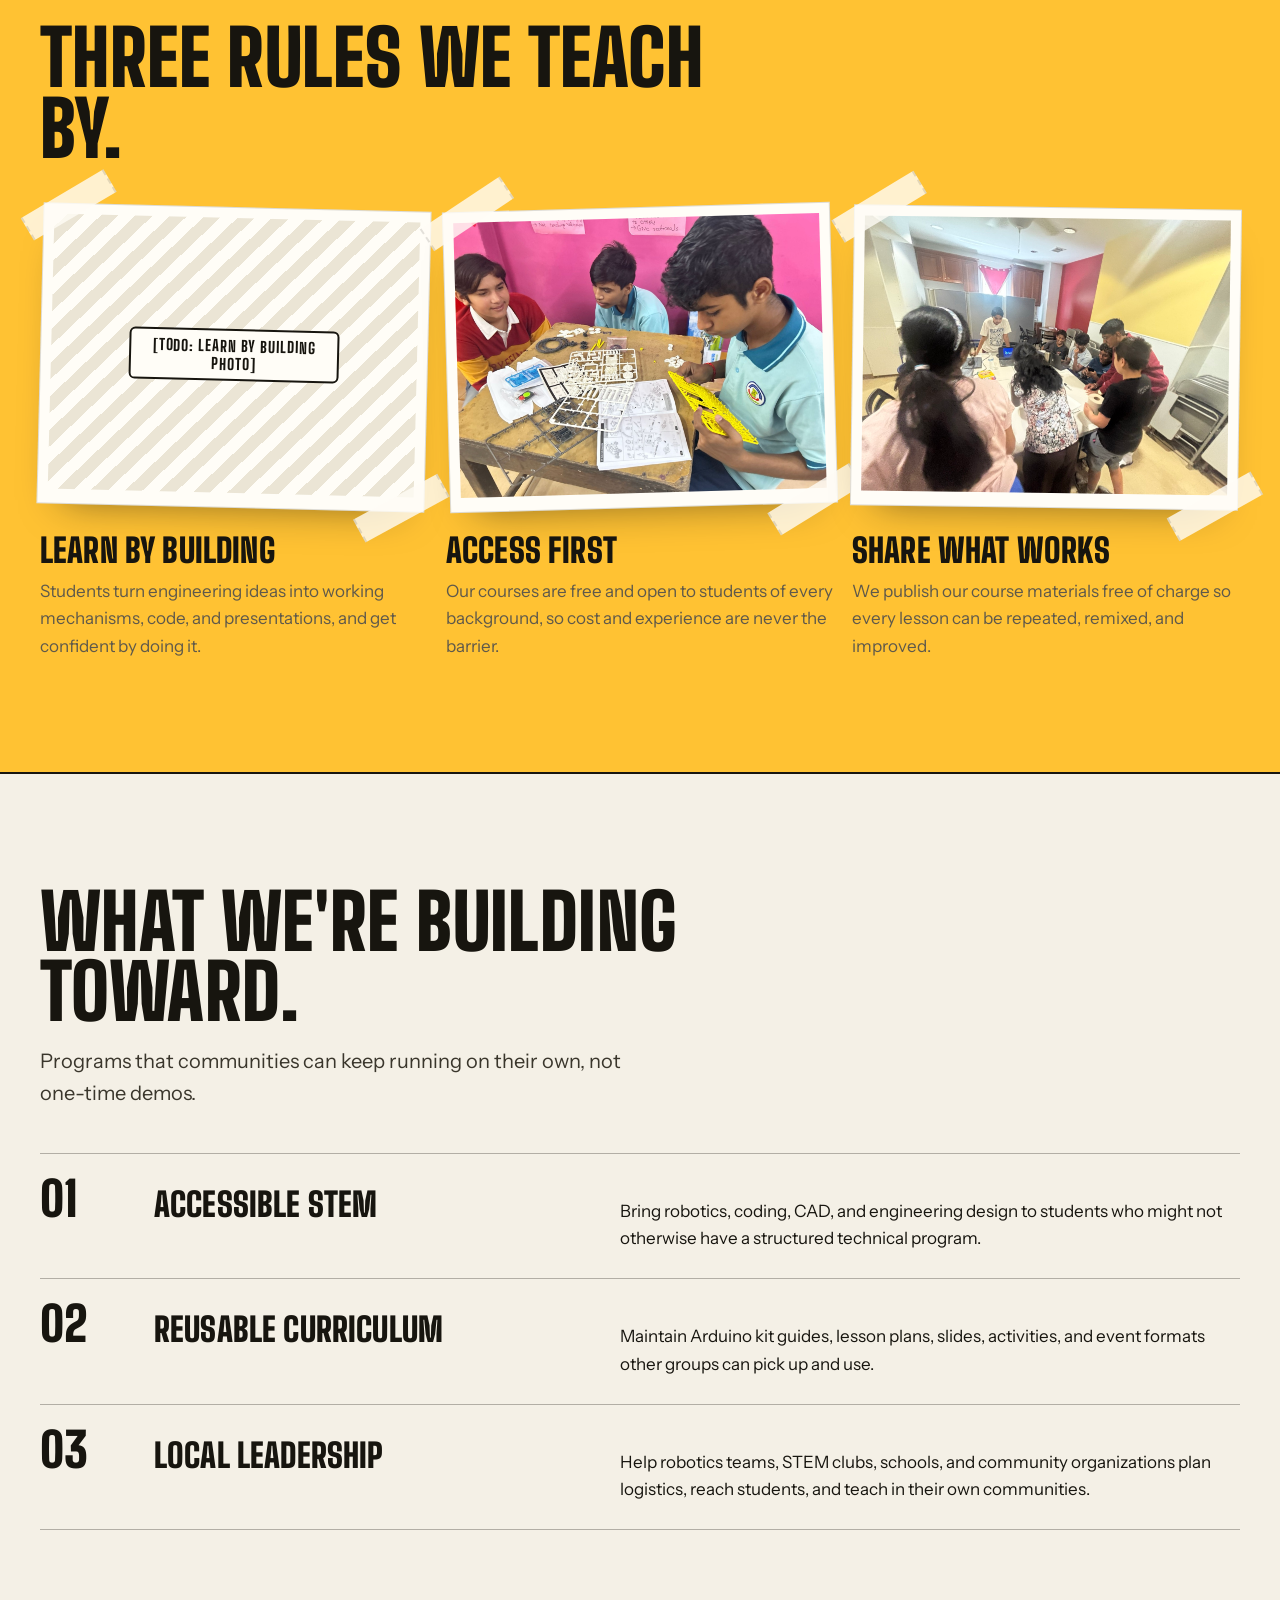
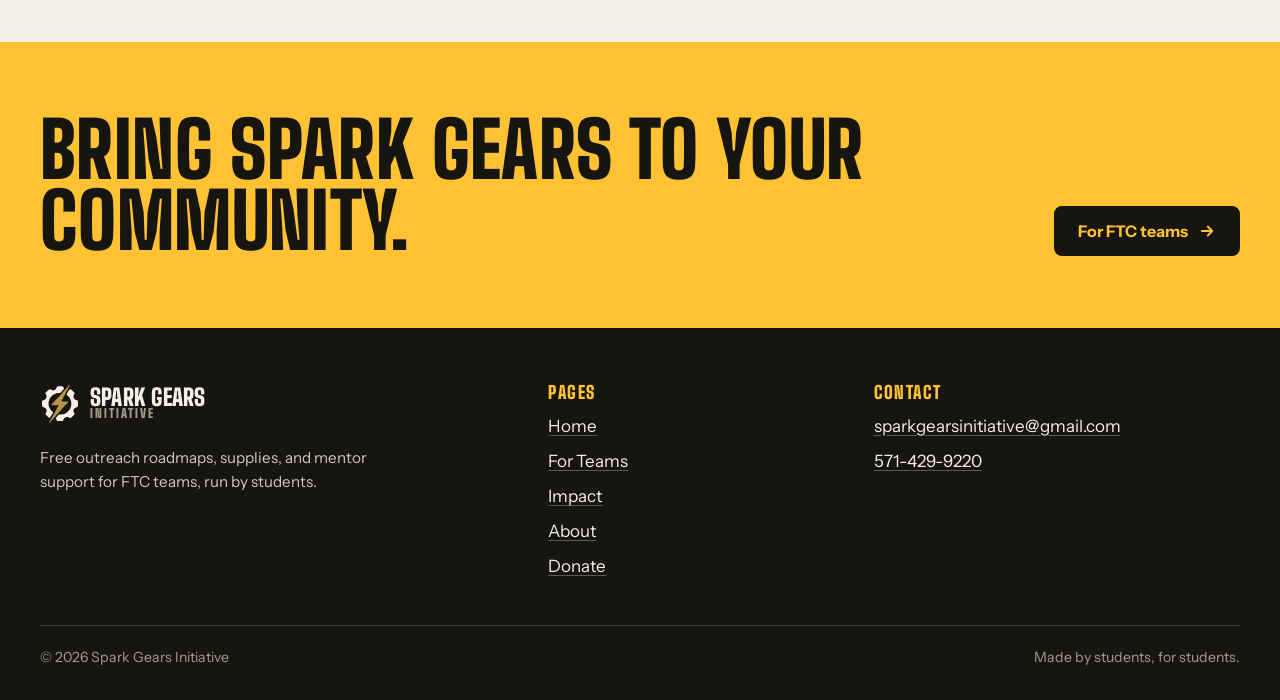
==== commit a72999d4: "unai it" ====
--- a/about.html
+++ b/about.html
@@ -37,7 +37,6 @@
   <main id="main">
     <header class="page-head">
       <div class="wrap">
-        <p class="label">Who we are</p>
         <h1>Student mentors, <span class="hl">building access.</span></h1>
         <p class="lede">Spark Gears exists to make high-quality robotics education easier to start, easier to teach, and easier to share.</p>
       </div>
@@ -61,7 +60,6 @@
       <div class="wrap">
         <div class="section-head">
           <div>
-            <p class="label">What we believe</p>
             <h2>Three rules we teach by.</h2>
           </div>
         </div>
@@ -90,7 +88,6 @@
       <div class="wrap">
         <div class="section-head">
           <div>
-            <p class="label">Goals</p>
             <h2>What we're building toward.</h2>
           </div>
           <p class="lede">Programs that communities can keep running on their own, not one-time demos.</p>
@@ -107,7 +104,6 @@
     <section class="section tight on-yellow">
       <div class="wrap cta">
         <div class="copy">
-          <p class="label">Join us</p>
           <h2>Bring Spark Gears to your community.</h2>
         </div>
         <div class="actions">
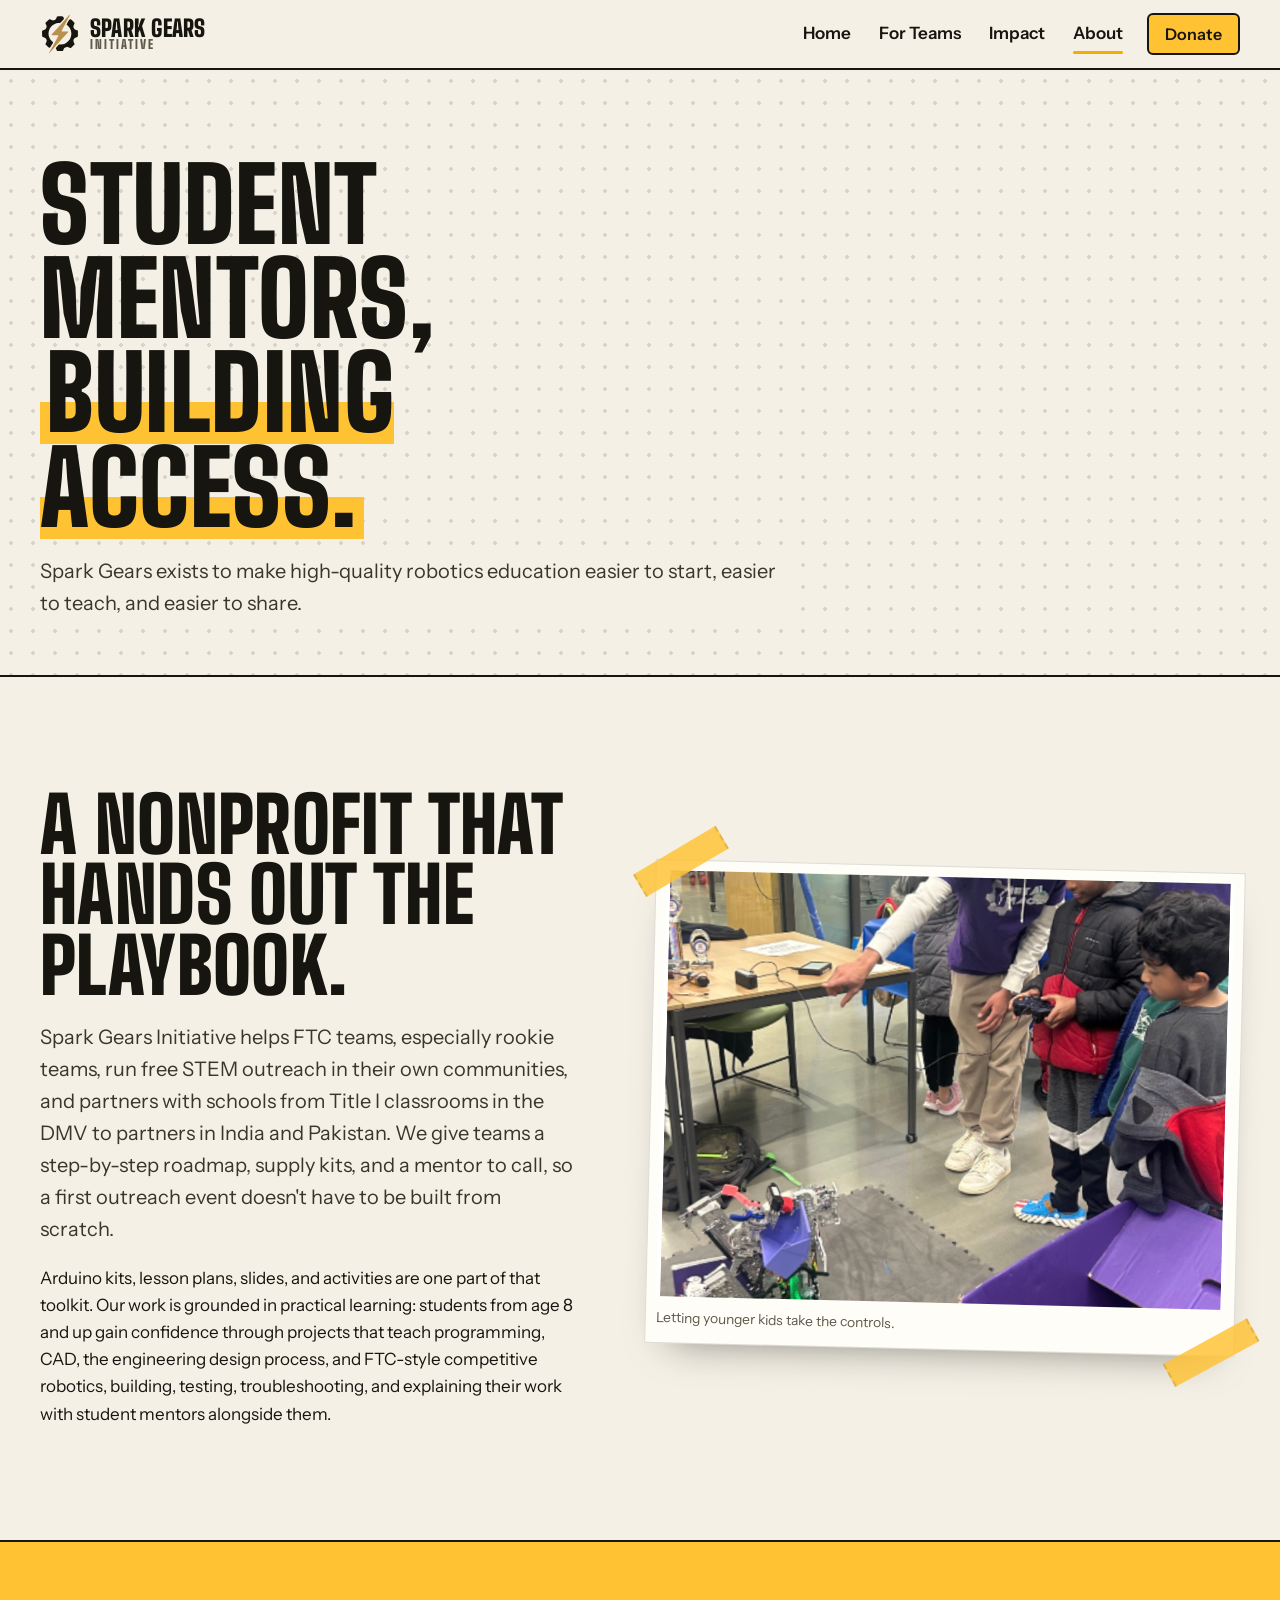
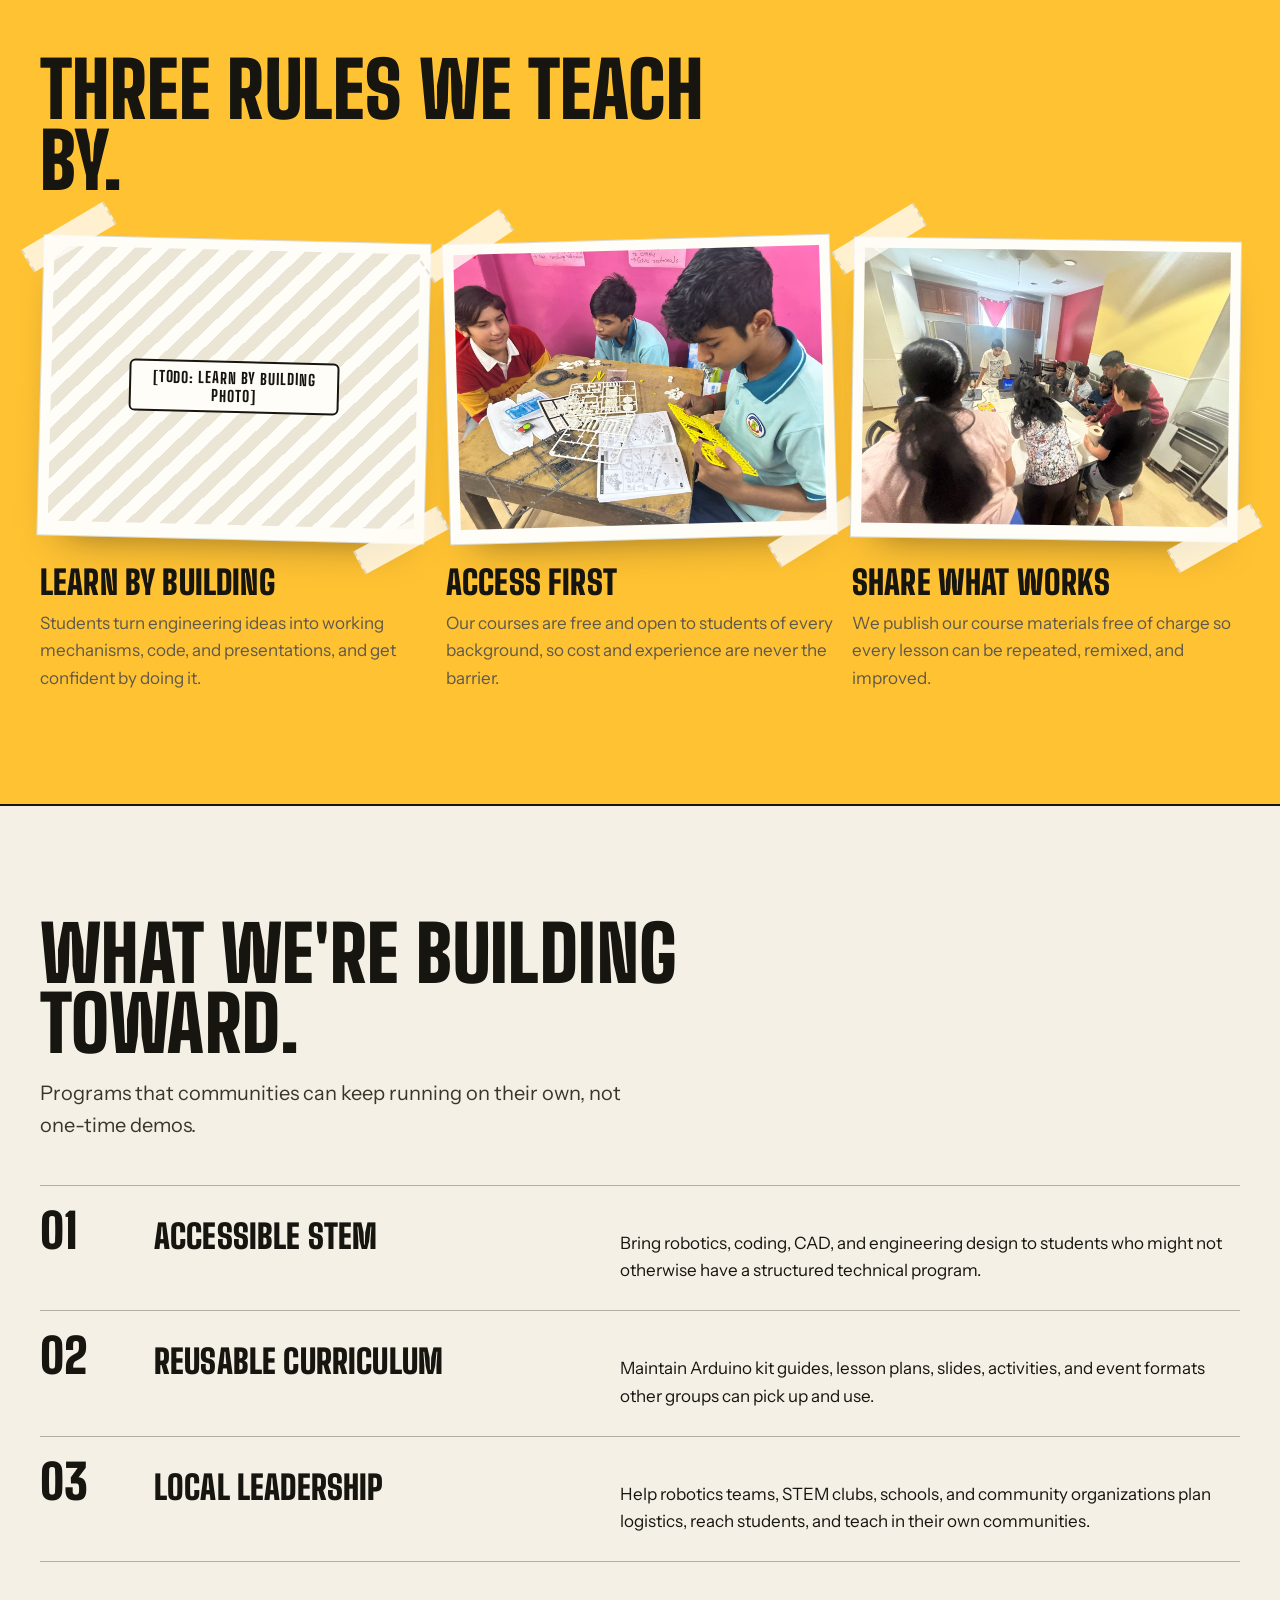
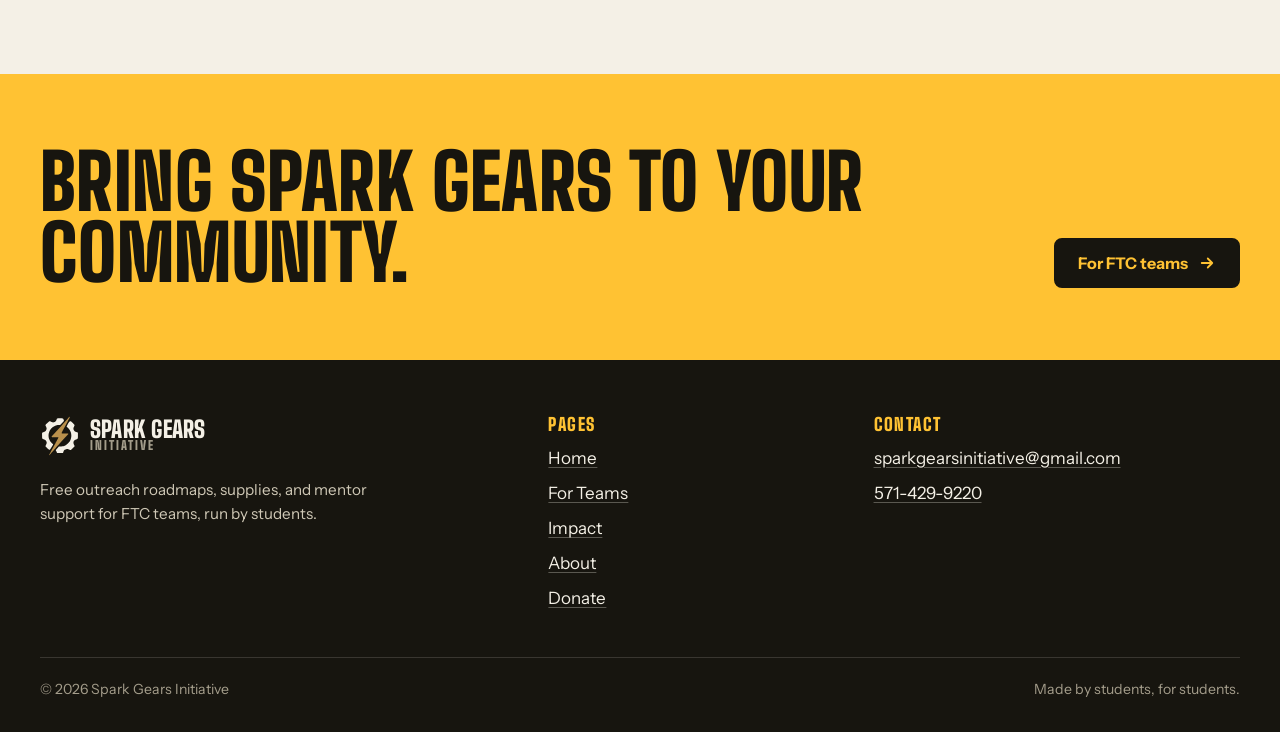
==== commit ac6ad594: "fixed" ====
--- a/about.html
+++ b/about.html
@@ -3,7 +3,7 @@
 <head>
   <meta charset="utf-8" />
   <meta name="viewport" content="width=device-width, initial-scale=1" />
-  <meta name="description" content="Who we are: a student-run nonprofit that helps FTC teams run free STEM outreach and partners with schools in the U.S. and India." />
+  <meta name="description" content="Who we are: a student-run nonprofit that helps FTC teams run free STEM outreach and partners with schools in the U.S., India, and Pakistan." />
   <meta name="theme-color" content="#ffc233" />
   <title>About · Spark Gears Initiative</title>
   <link rel="icon" href="assets/brand/spark-gears-logo.svg" type="image/svg+xml" />
@@ -46,7 +46,7 @@
       <div class="wrap split">
         <div class="copy">
           <h2>A nonprofit that hands out the playbook.</h2>
-          <p class="lede">Spark Gears Initiative helps FTC teams, especially rookie teams, run free STEM outreach in their own communities, and partners with schools from Title I classrooms in the DMV to partners in India. We give teams a step-by-step roadmap, supply kits, and a mentor to call, so a first outreach event doesn't have to be built from scratch.</p>
+          <p class="lede">Spark Gears Initiative helps FTC teams, especially rookie teams, run free STEM outreach in their own communities, and partners with schools from Title I classrooms in the DMV to partners in India and Pakistan. We give teams a step-by-step roadmap, supply kits, and a mentor to call, so a first outreach event doesn't have to be built from scratch.</p>
           <p>Arduino kits, lesson plans, slides, and activities are one part of that toolkit. Our work is grounded in practical learning: students from age 8 and up gain confidence through projects that teach programming, CAD, the engineering design process, and FTC-style competitive robotics, building, testing, troubleshooting, and explaining their work with student mentors alongside them.</p>
         </div>
         <figure class="taped">
--- a/styles.css
+++ b/styles.css
@@ -789,6 +789,7 @@
   padding-block: clamp(36px, 5vw, 60px);
   border-top: 2px solid var(--ink);
 }
+.entry.entry-wide { grid-template-columns: 1fr; }
 .entry:first-child { border-top: 0; padding-top: 8px; }
 .entry:nth-child(even of :not([hidden])) .gallery { order: 2; }
 
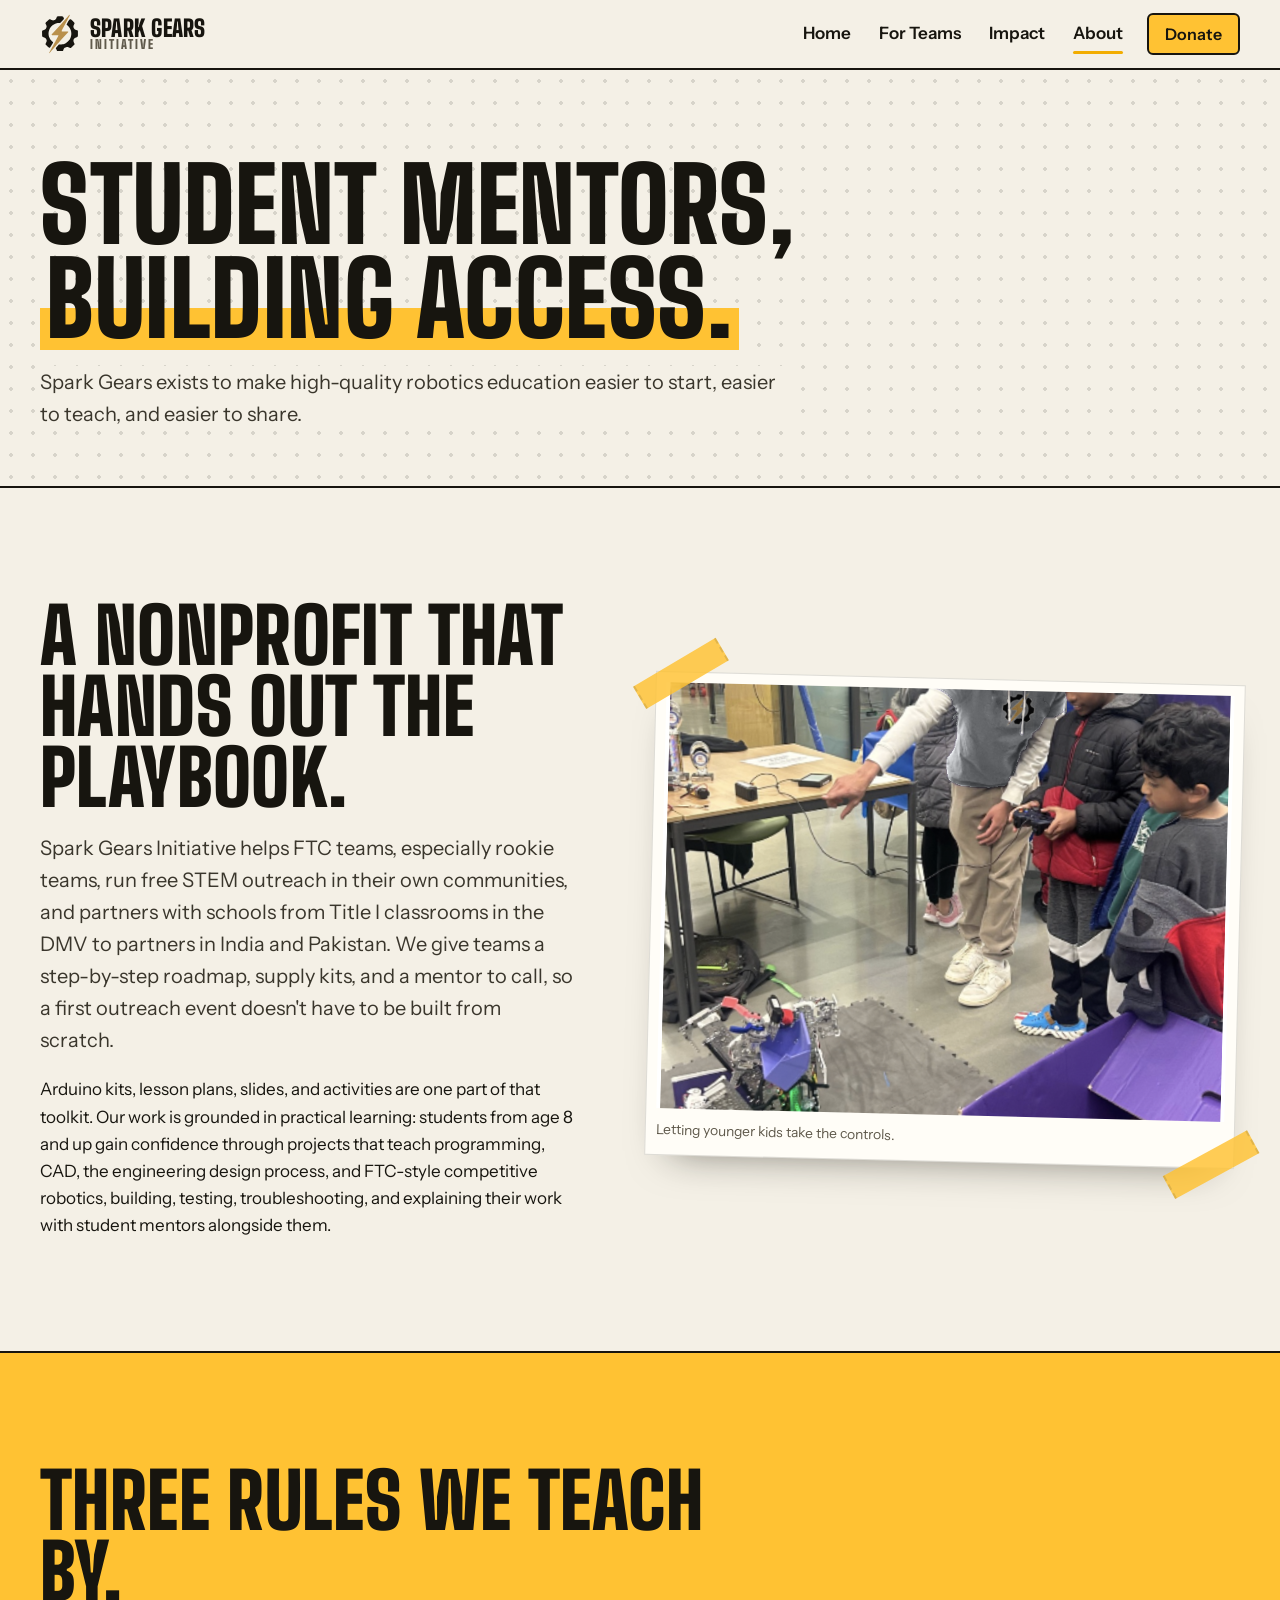
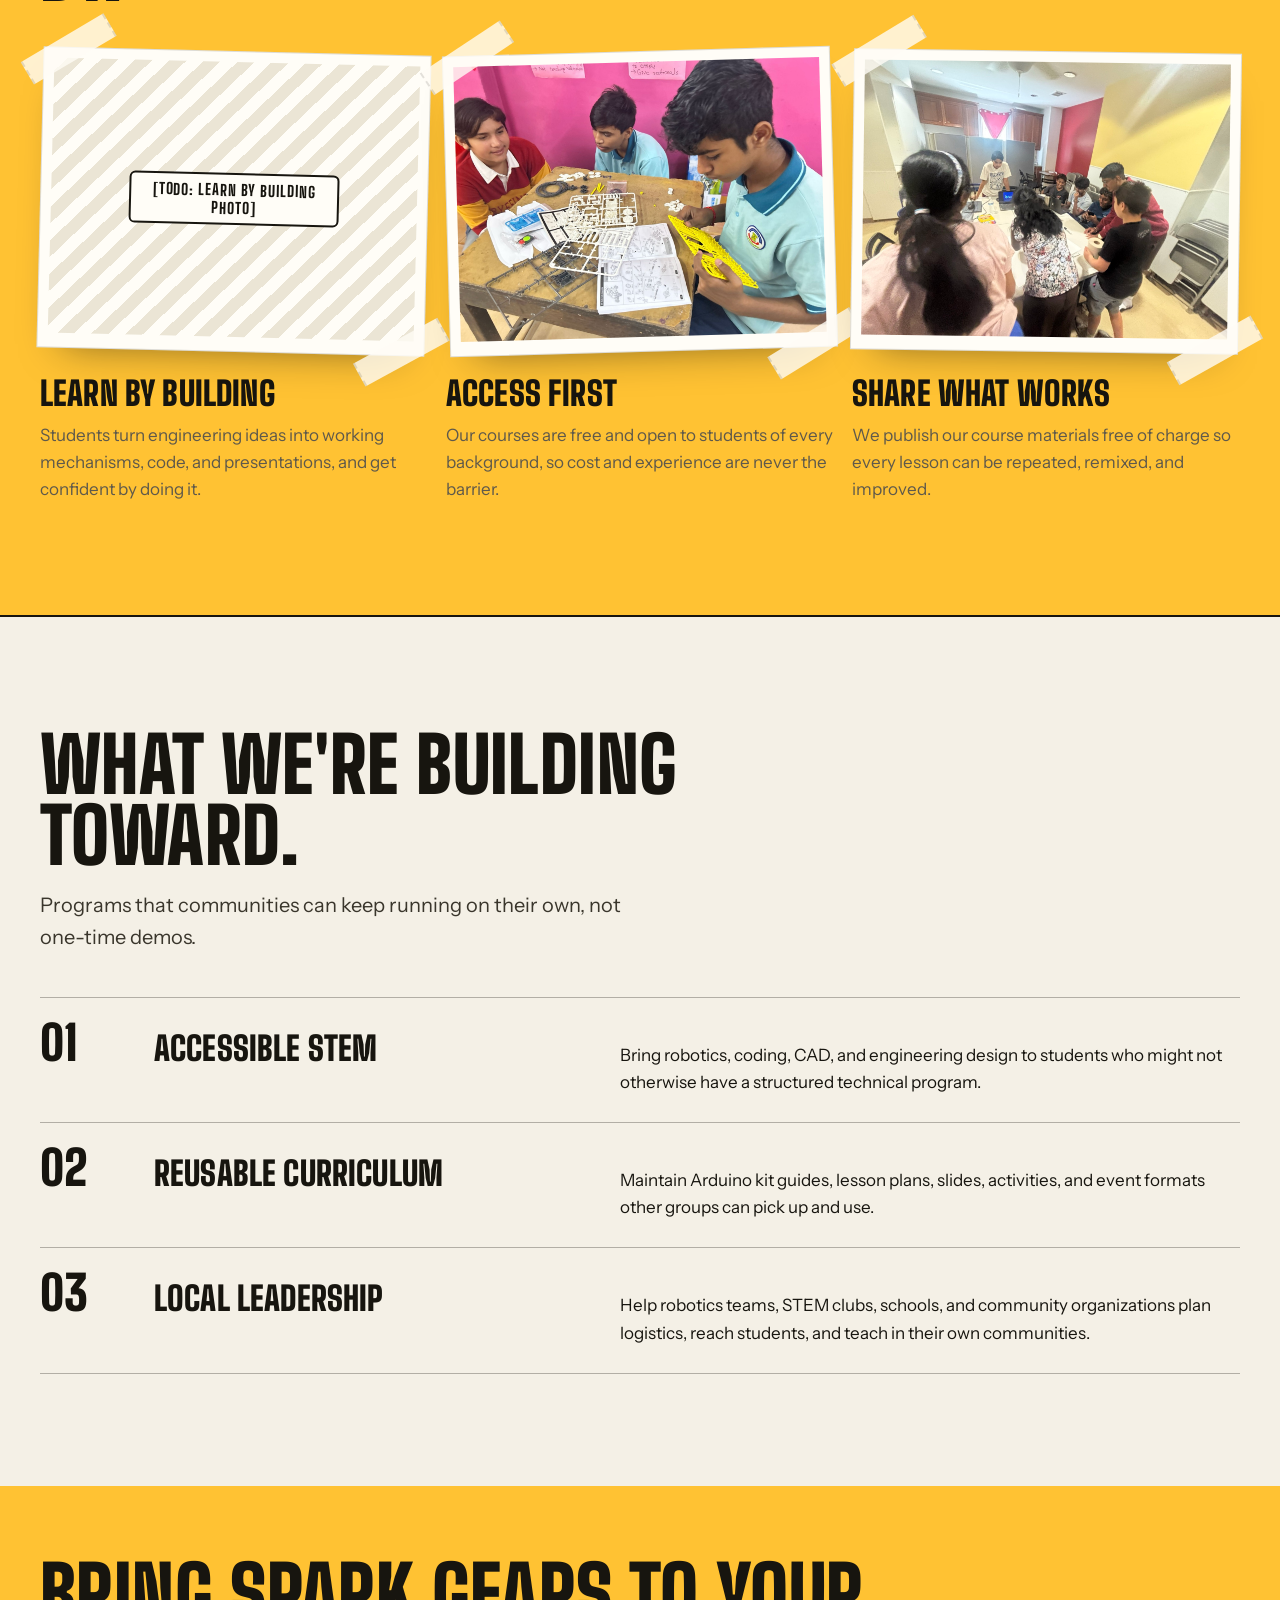
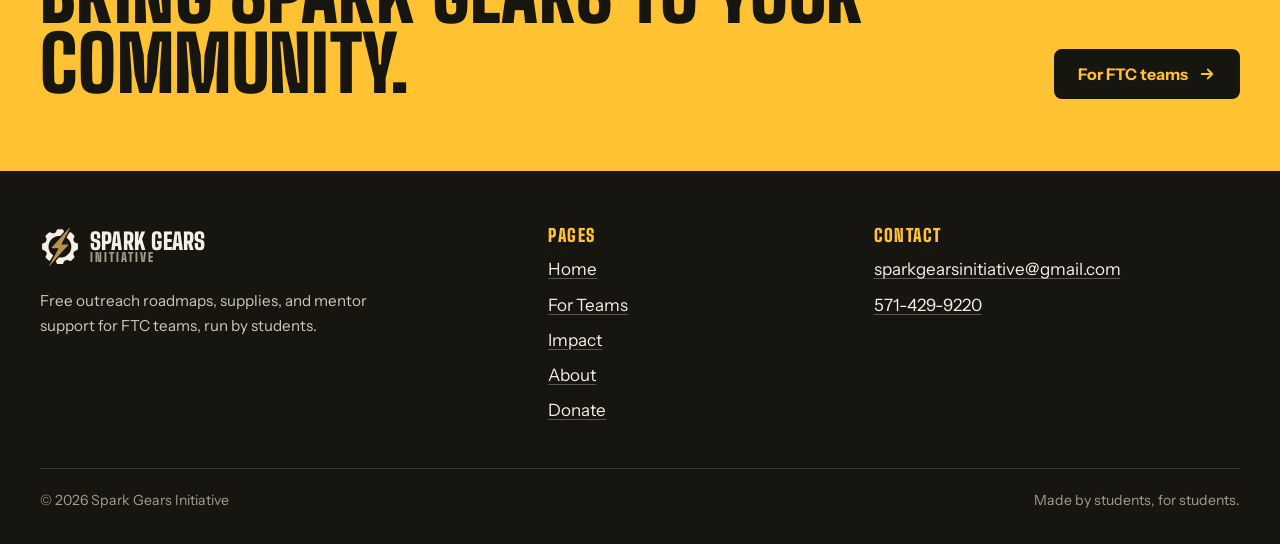
==== commit 022ab978: "added stuff" ====
--- a/about.html
+++ b/about.html
@@ -37,7 +37,7 @@
   <main id="main">
     <header class="page-head">
       <div class="wrap">
-        <h1>Student mentors, <span class="hl">building access.</span></h1>
+        <h1 class="two-line">Student mentors, <span class="hl">building access.</span></h1>
         <p class="lede">Spark Gears exists to make high-quality robotics education easier to start, easier to teach, and easier to share.</p>
       </div>
     </header>
--- a/styles.css
+++ b/styles.css
@@ -645,6 +645,7 @@
 
 .rail-card .body { display: grid; gap: 10px; padding: 18px 18px 22px; }
 .rail-card time { font: 800 1rem/1 var(--display); letter-spacing: 0.08em; text-transform: uppercase; color: var(--yellow); }
+.rail-card .body .logo { width: 56px; height: 56px; object-fit: contain; background: #fff; border-radius: 10px; padding: 4px; }
 .rail-card p { color: #cfc8b6; font-size: 0.97rem; }
 
 .rail-progress {
@@ -743,6 +744,7 @@
 .page-head h1 { font-size: clamp(3.2rem, 8vw, 6.6rem); max-width: 12ch; }
 /* longer titles: wider measure so they stay at three lines */
 .page-head h1.wide { font-size: clamp(2.05rem, 7vw, 5.6rem); max-width: 22ch; }
+.page-head h1.two-line { max-width: 17ch; }
 .page-head .lede { background: var(--paper); }
 
 /* ---------- Programs logbook ---------- */
@@ -1472,3 +1474,15 @@
   .pdf-actions .btn-label { display: none; }
   .pdf-pages { padding: 12px; gap: 12px; }
 }
+
+/* ---------- Impact header world map ---------- */
+.page-head .head-split { grid-template-columns: minmax(0, 1fr) minmax(0, 1.15fr); align-items: center; gap: clamp(24px, 4vw, 56px); }
+.head-text { display: grid; gap: 20px; justify-items: start; }
+.worldmap { width: 100%; height: auto; display: block; }
+.worldmap .land { fill: var(--ink); opacity: 0.85; }
+.worldmap .pin { fill: var(--yellow); stroke: var(--ink); stroke-width: 2.5; }
+@media (max-width: 860px) {
+  .page-head .head-split { grid-template-columns: 1fr; }
+}
+.worldmap { overflow: visible; }
+.worldmap .pin-label { font: 700 22px var(--body); fill: var(--ink); paint-order: stroke; stroke: var(--paper); stroke-width: 5px; stroke-linejoin: round; }
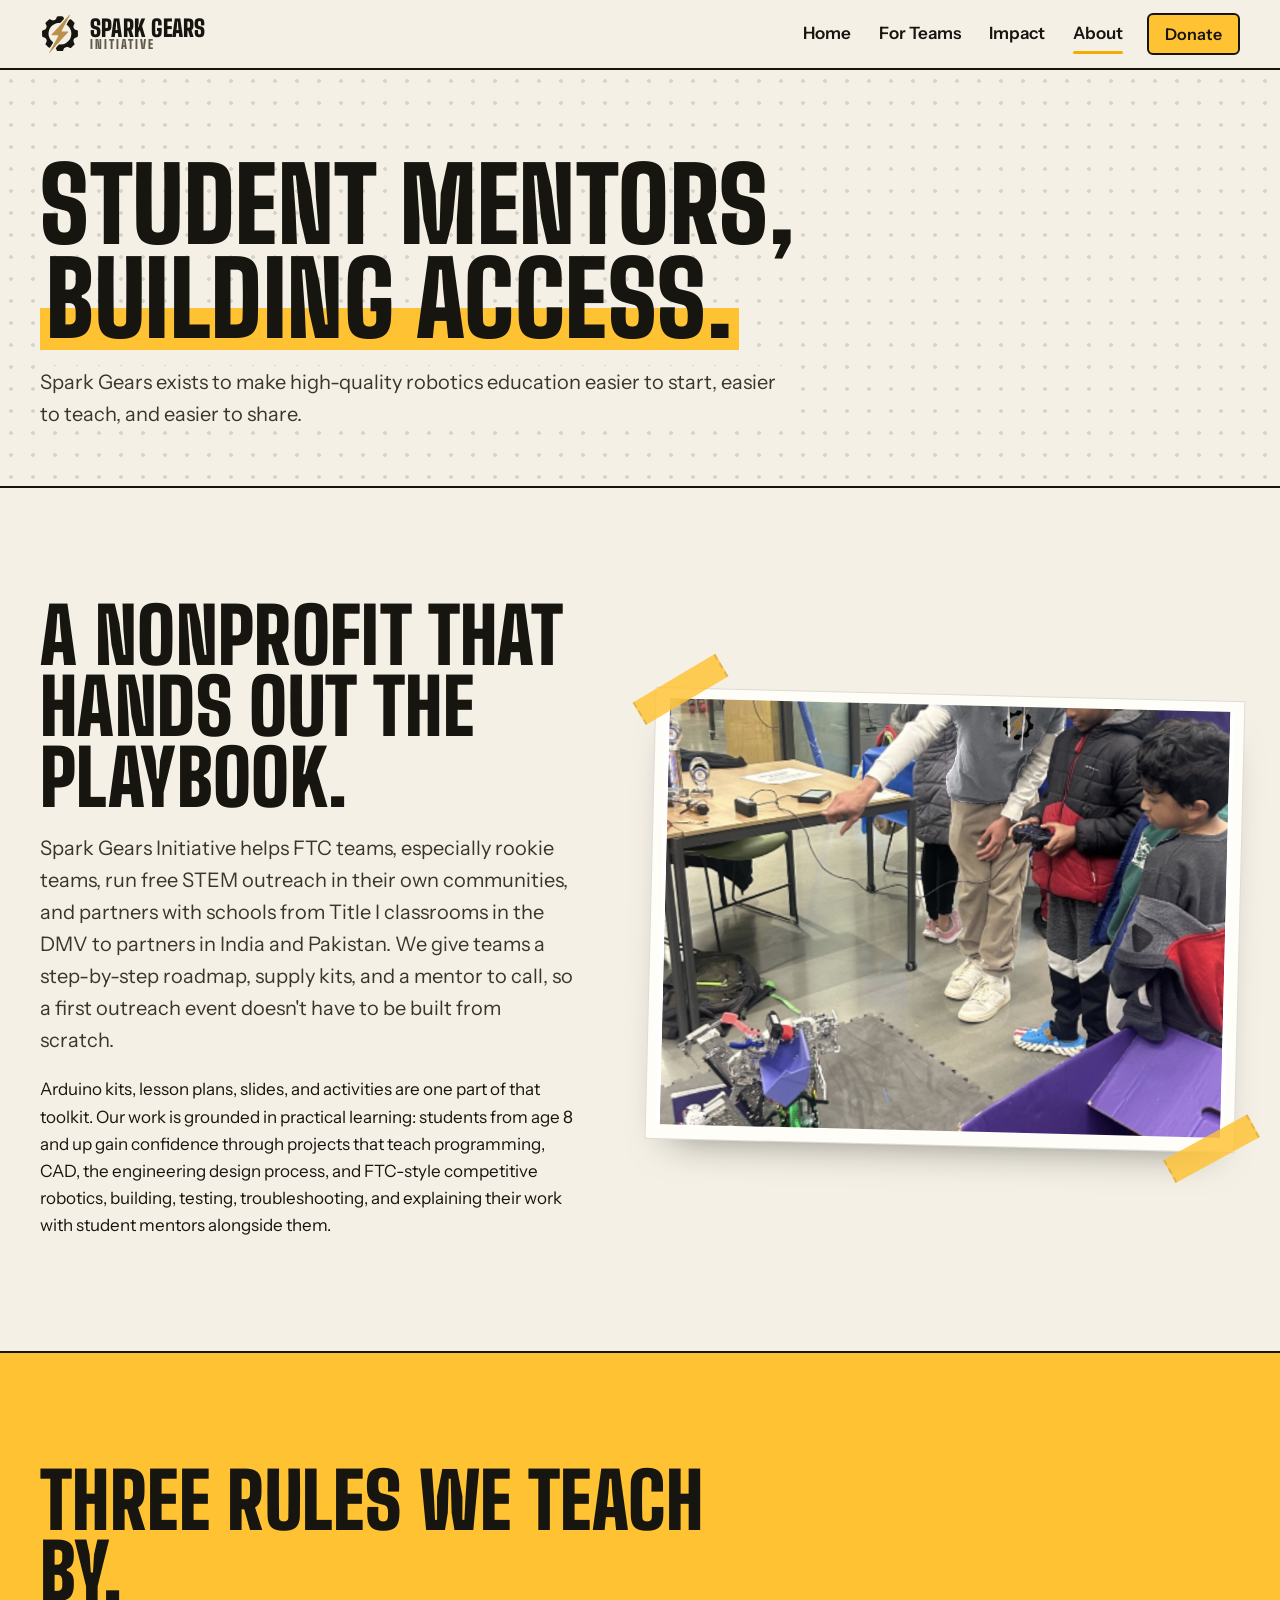
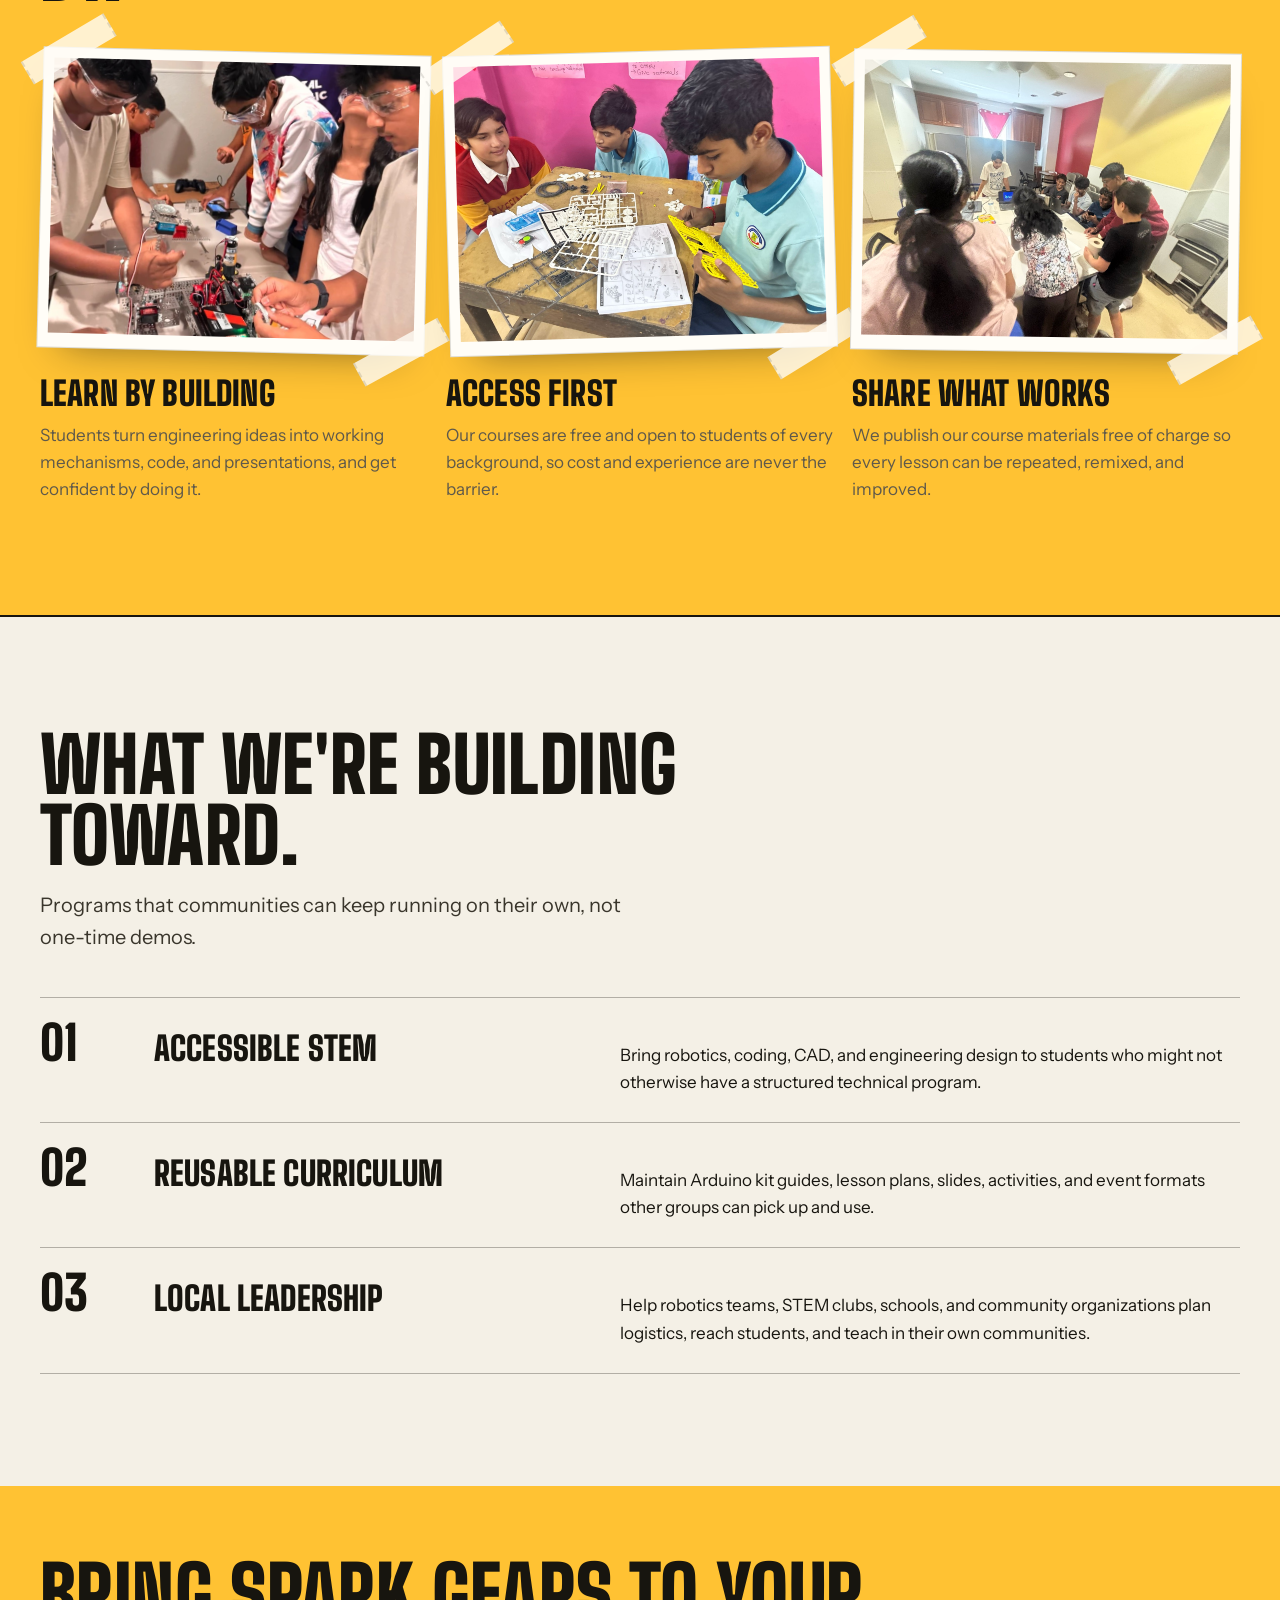
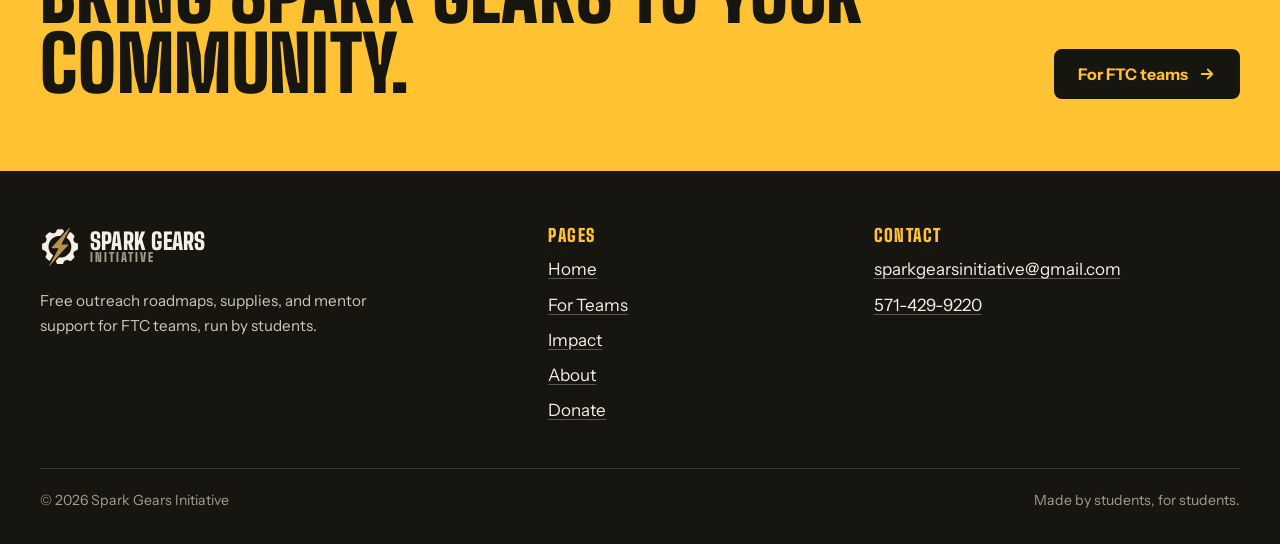
==== commit 888fe600: "fixed" ====
--- a/about.html
+++ b/about.html
@@ -51,7 +51,6 @@
         </div>
         <figure class="taped">
           <img src="assets/mission/access-first.png" alt="A mentor showing young kids how to drive a robot at a demo booth" loading="lazy" />
-          <figcaption>Letting younger kids take the controls.</figcaption>
         </figure>
       </div>
     </section>
@@ -65,8 +64,7 @@
         </div>
         <div class="principles">
           <article class="principle">
-            <!-- TODO: photo for "Learn by building" (4:3) -->
-            <figure class="taped"><div class="ph" role="img" aria-label="Photo placeholder: students building"><span>[TODO: Learn by building photo]</span></div></figure>
+            <figure class="taped"><img src="assets/web/learn-by-building.jpg" style="object-position: 50% 62%" alt="Students in safety glasses gathered around a table, building and wiring a robot together" loading="lazy" /></figure>
             <h3>Learn by building</h3>
             <p>Students turn engineering ideas into working mechanisms, code, and presentations, and get confident by doing it.</p>
           </article>
